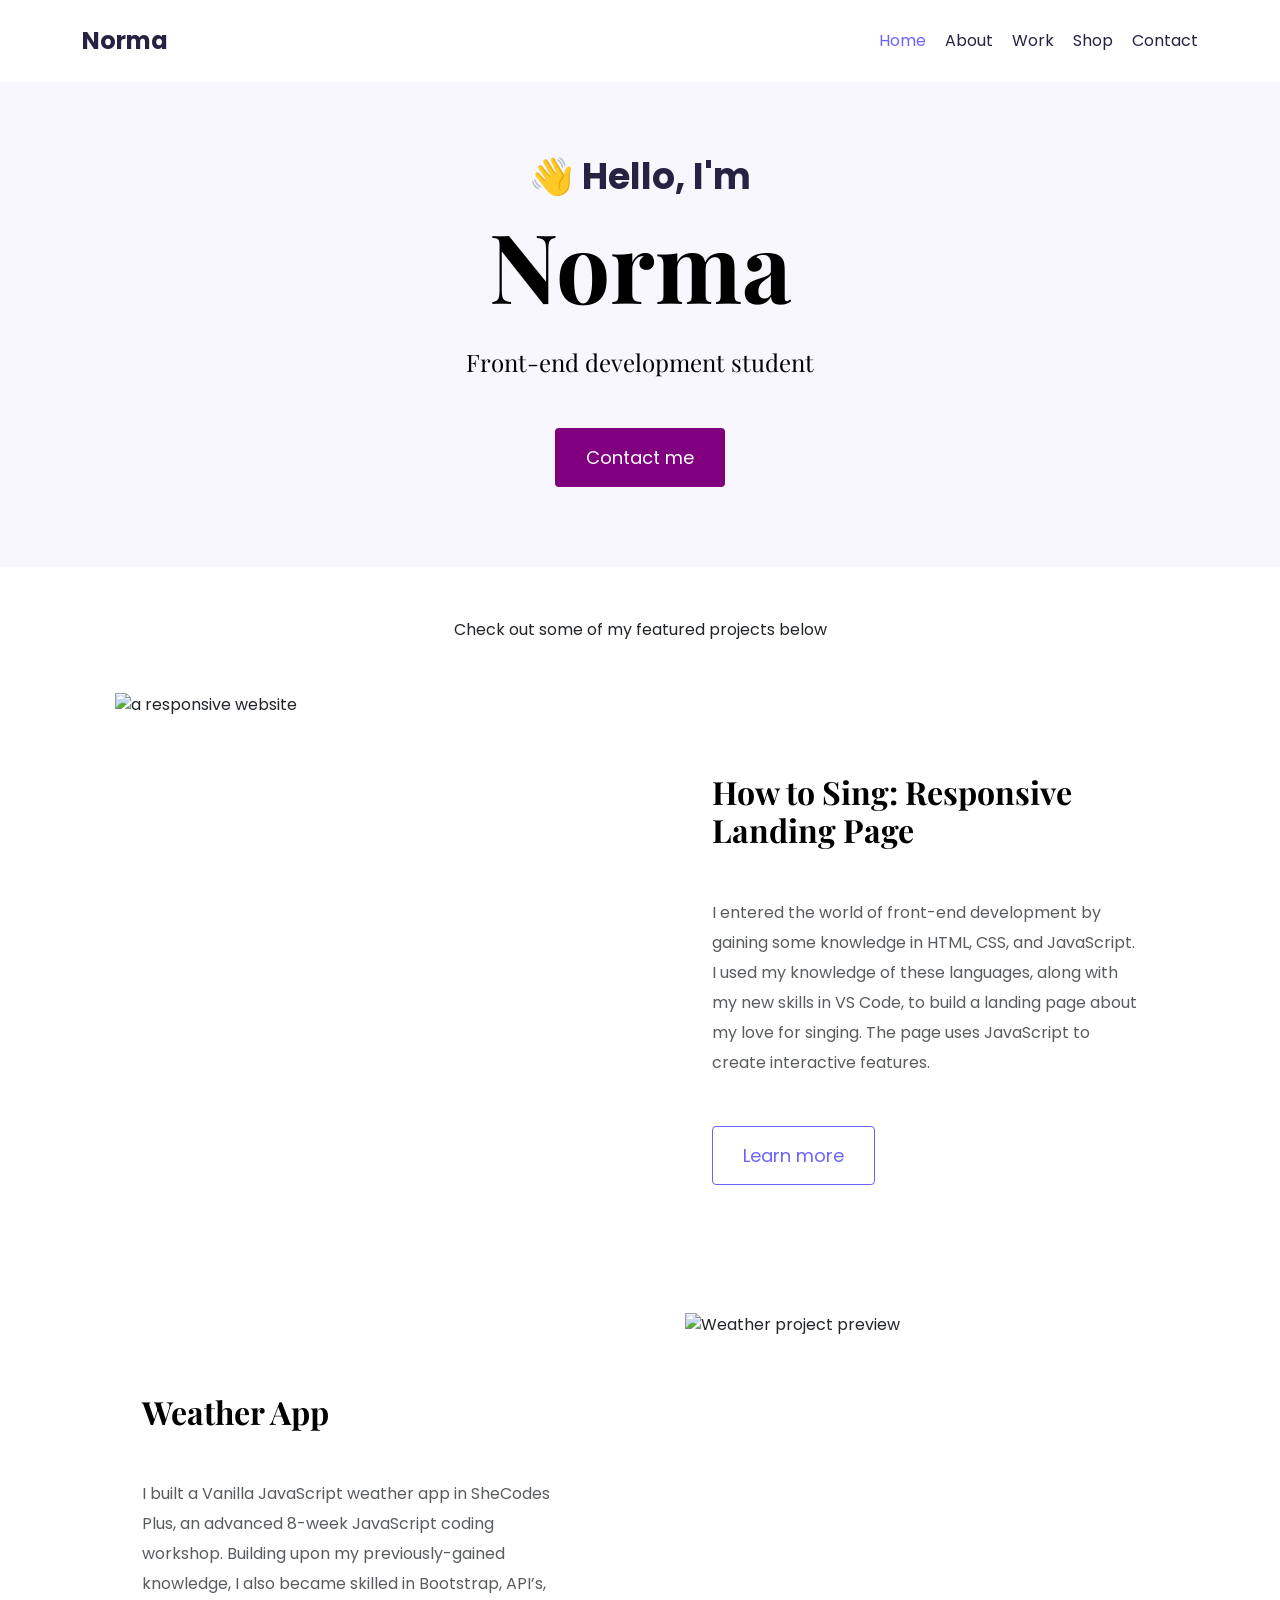
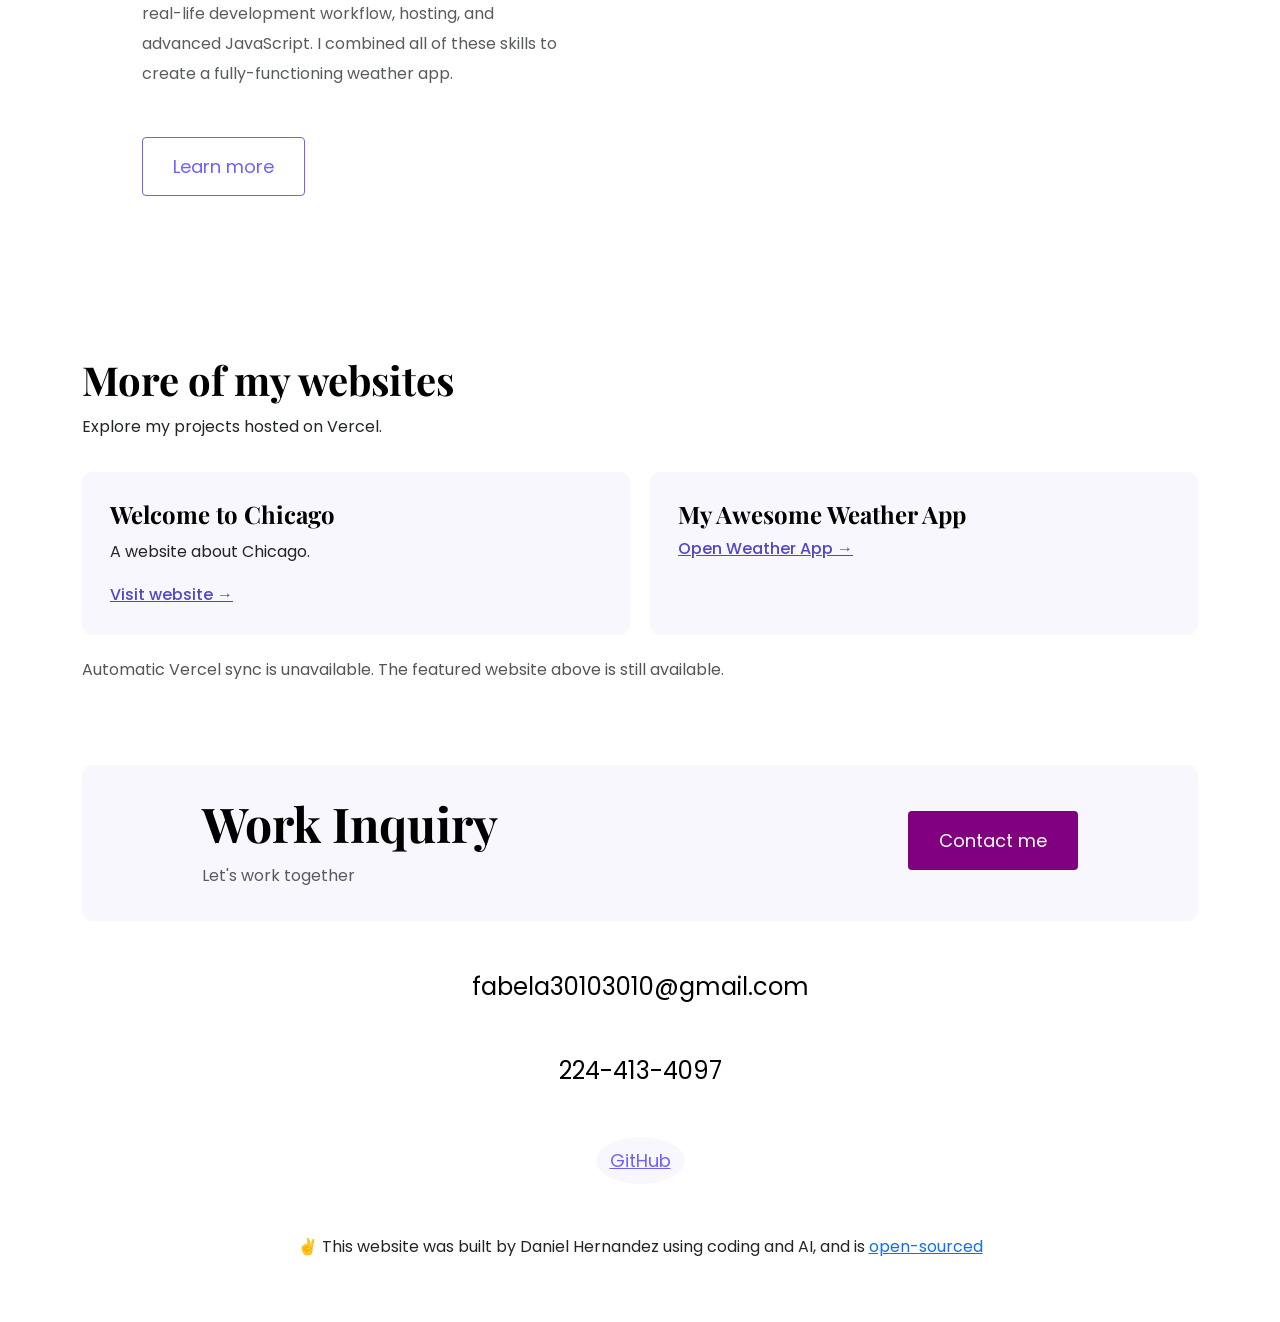
==== index.html @ 3e72ac25 "about.html" ====
<!doctype html>
<html lang="en">
  <head>
    <meta charset="UTF-8" />
    <meta name="viewport" content="width=device-width, initial-scale=1.0" />
    <link
      href="https://cdn.jsdelivr.net/npm/bootstrap@5.3.3/dist/css/bootstrap.min.css"
      rel="stylesheet"
      integrity="sha384-QWTKZyjpPEjISv5WaRU9OFeRpok6YctnYmDr5pNlyT2bRjXh0JMhjY6hW+ALEwIH"
      crossorigin="anonymous"
    />
    <link rel="preconnect" href="https://fonts.googleapis.com" />
    <link rel="preconnect" href="https://fonts.gstatic.com" crossorigin />
    <link
      href="https://fonts.googleapis.com/css2?family=Playfair+Display:wght@400;700&family=Poppins:wght@400;500;700&display=swap"
      rel="stylesheet"
    />
    <link rel="stylesheet" href="css/styles.css" />
    <title>Norma | Front-end developer</title>
  </head>
  <body>
    <div class="container">
      <nav class="d-flex justify-content-between" aria-label="Main navigation">
        <a href="index.html" class="logo-text" title="Homepage"> Norma </a>
        <ul>
          <li class="active">
            <a href="index.html" title="Homepage">Home</a>
          </li>
          <li>
            <a href="about.html" title="About Daniel">About</a>
          </li>
          <li>
            <a href="work.html" title="Daniel's work">Work</a>
          </li>
          <li>
            <a href="shop.html" title="Shop apps and digital creations">Shop</a>
          </li>
          <li>
            <a href="contact.html" title="Contact Daniel">Contact</a>
          </li>
        </ul>
      </nav>
    </div>
    <div class="hero">
      <p>👋 Hello, I'm</p>
      <h1>Norma</h1>
      <h2 class="mb-5">Front-end development student</h2>
      <div>
        <a
          href="contact.html"
          class="btn btn-branding btn-contact"
          title="Contact me"
          >Contact me</a
        >
      </div>
    </div>
    <p class="text-center m-5">Check out some of my featured projects below</p>
    <div class="container">
      <div class="row mb-5">
        <div class="col d-none d-lg-block">
          <img
            src="https://s3.amazonaws.com/shecodesio-production/uploads/files/000/181/677/original/IMG_20261008_194737891_HDR.jpg?1791507330"
            class="project-preview-image img-fluid"
            alt="a responsive website"
          />
        </div>
        <div class="col">
          <div class="project-description">
            <h2 class="mb-5">How to Sing: Responsive Landing Page</h2>
            <p class="mb-5 text-muted">
              I entered the world of front-end development by gaining some
              knowledge in HTML, CSS, and JavaScript. I used my knowledge of
              these languages, along with my new skills in VS Code, to build a
              landing page about my love for singing. The page uses JavaScript
              to create interactive features.
            </p>
            <a href="work.html" class="btn btn-branding-outline">
              Learn more
            </a>
          </div>
        </div>
      </div>
      <div class="row mb-5">
        <div class="col">
          <div class="project-description">
            <h2 class="mb-5">Weather App</h2>
            <p class="mb-5 text-muted">
              I built a Vanilla JavaScript weather app in SheCodes Plus, an
              advanced 8-week JavaScript coding workshop. Building upon my
              previously-gained knowledge, I also became skilled in Bootstrap,
              API’s, real-life development workflow, hosting, and advanced
              JavaScript. I combined all of these skills to create a
              fully-functioning weather app.
            </p>
            <a href="work.html" class="btn btn-branding-outline">
              Learn more
            </a>
          </div>
        </div>
        <div class="col d-none d-lg-block">
          <img
            src="https://s3.amazonaws.com/shecodesio-production/uploads/files/000/181/680/original/IMG_20261008_195118851_HDR.jpg?1791507486"
            class="project-preview-image img-fluid"
            alt="Weather project preview"
          />
        </div>
      </div>
      <section class="vercel-projects" aria-labelledby="vercel-projects-title">
        <h2 id="vercel-projects-title">More of my websites</h2>
        <p>Explore my projects hosted on Vercel.</p>
        <div
          class="vercel-project-grid"
          id="vercel-project-list"
          data-excluded-project-hosts="my-react-app-dictionary.vercel.app,my-english-poem-generator-2.vercel.app,mi-poema-en-espanol.vercel.app"
        >
          <article
            class="vercel-project-card"
            data-project-url="https://welcome-to-chicago.vercel.app/"
          >
            <h3>Welcome to Chicago</h3>
            <p>A website about Chicago.</p>
            <a
              href="https://welcome-to-chicago.vercel.app/"
              target="_blank"
              rel="noopener noreferrer"
              >Visit website <span aria-hidden="true">&rarr;</span></a
            >
          </article>
          <article
            class="vercel-project-card"
            data-project-url="https://my-cool-weather-app-rho.vercel.app/"
          >
            <h3>My Awesome Weather App</h3>
            <a
              href="https://my-cool-weather-app-rho.vercel.app/"
              target="_blank"
              rel="noopener noreferrer"
              >Open Weather App <span aria-hidden="true">&rarr;</span></a
            >
          </article>
        </div>
        <p
          id="vercel-project-status"
          class="vercel-project-status"
          role="status"
        >
          Loading more websites from Vercel...
        </p>
        <noscript
          ><p>
            Enable JavaScript to see the automatically synced websites.
          </p></noscript
        >
      </section>
    </div>
    <footer class="container">
      <div class="contact-box justify-content-between mb-5 d-none d-md-flex">
        <div>
          <h3>Work Inquiry</h3>
          <p class="text-muted">Let's work together</p>
        </div>
        <div>
          <a
            href="contact.html"
            class="btn btn-branding btn-contact mt-3"
            title="Contact Daniel"
          >
            Contact me
          </a>
        </div>
      </div>
      <div class="d-flex justify-content-center mb-5">
        <a
          href="mailto:fabela30103010@gmail.com"
          class="email-link"
          title="Email Daniel Hernandez"
        >
          fabela30103010@gmail.com
        </a>
      </div>
      <div class="d-flex justify-content-center mb-5">
        <a
          href="tel:+12244134097"
          class="email-link"
          title="Call Daniel Hernandez"
        >
          224-413-4097
        </a>
      </div>
      <div class="social-links d-flex justify-content-center">
        <a
          href="https://github.com/fabelanorma3010"
          target="_blank"
          rel="noopener noreferrer"
          title="GitHub Profile"
        >
          GitHub
        </a>
      </div>
      <p class="text-center mt-5">
        ✌️ This website was built by Daniel Hernandez using coding and AI, and
        is
        <a
          href="https://github.com/fabelanorma3010"
          target="_blank"
          rel="noopener noreferrer"
        >
          open-sourced
        </a>
      </p>
    </footer>
    <script src="js/vercel-projects.js" defer></script>
  </body>
</html>
---- css/styles.css ----
:root {
  --branding-color: #6c63ff;
  --secondary-color: #f9f7fe;
  --heading-font-family: "Playfair Display", serif;
  --default-font-family: "Poppins", sans-serif;
}

body {
  font-family: var(--default-font-family);
}

h1,
h2,
h3,
h4,
h5,
h6 {
  color: black;
  font-family: var(--heading-font-family);
  font-weight: bold;
}

h1 {
  font-size: 96px;
  line-height: 1.5;
}

h2 {
  font-size: 64px;
}

h3 {
  font-size: 48px;
}

p {
  font-weight: normal;
  font-size: 16px;
  line-height: 30px;
}

.hero {
  background: var(--secondary-color);
  text-align: center;
  padding: 80px 20px;
}

.hero p {
  font-size: 36px;
  font-weight: bold;
  margin: 0;
  color: #272142;
}

.hero h2 {
  font-family: var(--heading-font-family);
  font-weight: normal;
  line-height: 1.5;
  font-size: 24px;
}

.content-container {
  padding: 60px 20px;
}

.content h1 {
  font-size: 64px;
  line-height: 80px;
}

.content h2 {
  font-size: 18px;
  font-family: var(--default-font-family);
}

.content h3 {
  font-size: 24px;
  line-height: 1.5;

  font-family: var(--default-font-family);
}

.content p {
  font-size: 14px;
}

.content {
  margin: 30px;
}

.btn-branding {
  background: var(--branding-color);
  border-radius: 4px;
  color: white;
  text-decoration: none;
  font-size: 18px;
  line-height: 27px;
  padding: 15px 30px;
}

.btn-branding:hover {
  color: white;
}

.btn-contact {
  background: #800080;
}

.btn-contact:hover {
  color: white;
  background: #660066;
}

.btn-branding-outline {
  color: var(--branding-color);
  border: 1px solid var(--branding-color);
  border-radius: 4px;
  font-size: 18px;
  text-decoration: none;
  line-height: 27px;
  padding: 15px 30px;
}

.btn-branding-outline:hover {
  background: var(--branding-color);
  color: white;
}

.project-description {
  padding: 80px 60px;
}

.project-description h2 {
  font-size: 32px;
}

.project-preview-image {
  display: block;
  width: 100%;
  max-width: 480px;
  margin-right: auto;
  margin-left: auto;
}

.vercel-projects {
  margin: 80px 0;
}

.vercel-projects h2 {
  font-size: 40px;
}

.vercel-project-grid {
  display: grid;
  grid-template-columns: repeat(auto-fit, minmax(min(100%, 260px), 1fr));
  gap: 20px;
  margin-top: 30px;
}

.vercel-project-card {
  background: var(--secondary-color);
  border-radius: 10px;
  padding: 28px;
  overflow-wrap: anywhere;
}

.vercel-project-card h3 {
  font-size: 24px;
}

.vercel-project-card a {
  color: #5148c7;
  font-weight: 500;
}

.vercel-project-status {
  margin-top: 20px;
  color: #555;
}

.shop-intro {
  margin: 30px 0 48px;
  text-align: center;
}

.shop-intro h1 {
  font-size: clamp(44px, 8vw, 64px);
  line-height: 1.2;
}

.shop-intro p {
  max-width: 680px;
  margin: 0 auto;
  color: #555;
}

.shop-grid {
  display: grid;
  grid-template-columns: repeat(auto-fit, minmax(min(100%, 280px), 1fr));
  gap: 24px;
}

.shop-card {
  display: flex;
  flex-direction: column;
  align-items: flex-start;
  padding: 32px;
  background: var(--secondary-color);
  border-radius: 10px;
}

.shop-card h2 {
  font-size: 30px;
}

.shop-card .shop-price {
  margin-bottom: 12px;
  font-size: 24px;
  font-weight: 700;
  color: #272142;
}

.shop-card .btn-branding,
.shop-card .btn-branding-outline {
  display: inline-block;
  margin-top: auto;
}

.logo-text {
  align-self: center;
  color: #272142;
  font-size: 24px;
  font-weight: bold;
  text-decoration: none;
}

.logo {
  max-height: 40px;
}

nav {
  padding: 20px 0;
}

nav ul {
  padding: 0;
  margin: 0;
}

nav li {
  display: inline;
  list-style: none;
  line-height: 42px;
  margin-left: 15px;
}

nav a {
  text-decoration: none;
  color: #272142;
  transition: all 100ms ease-in-out;
}

nav a:hover,
nav li.active a {
  color: var(--branding-color);
}

footer {
  margin: 60px 0;
}

footer .contact-box {
  background: var(--secondary-color);
  padding: 30px 120px;
  border-radius: 10px;
}

footer .contact-box p {
  margin: 0;
}

footer .email-link {
  text-decoration: none;
  color: black;
  font-size: 24px;
}

footer .email-link:hover {
  color: var(--branding-color);
}

footer .social-links a {
  margin: 0 20px;
  color: var(--branding-color);
  background: var(--secondary-color);
  padding: 10px 14px;
  border-radius: 50%;
  font-size: 18px;
  transition: all 100ms ease-in-out;
}

footer .social-links a:hover {
  color: white;
  background: var(--branding-color);
}

@media (max-width: 900px) {
  h1 {
    font-size: 44px;
    line-height: 1.5;
  }

  h2 {
    font-size: 44px;
  }

  h3 {
    font-size: 26px;
  }

  .content {
    text-align: center;
    padding: 0;
  }

  .project-description {
    padding: 0;
    text-align: center;
  }

  .project-description h2 {
    font-size: 32px;
  }
}
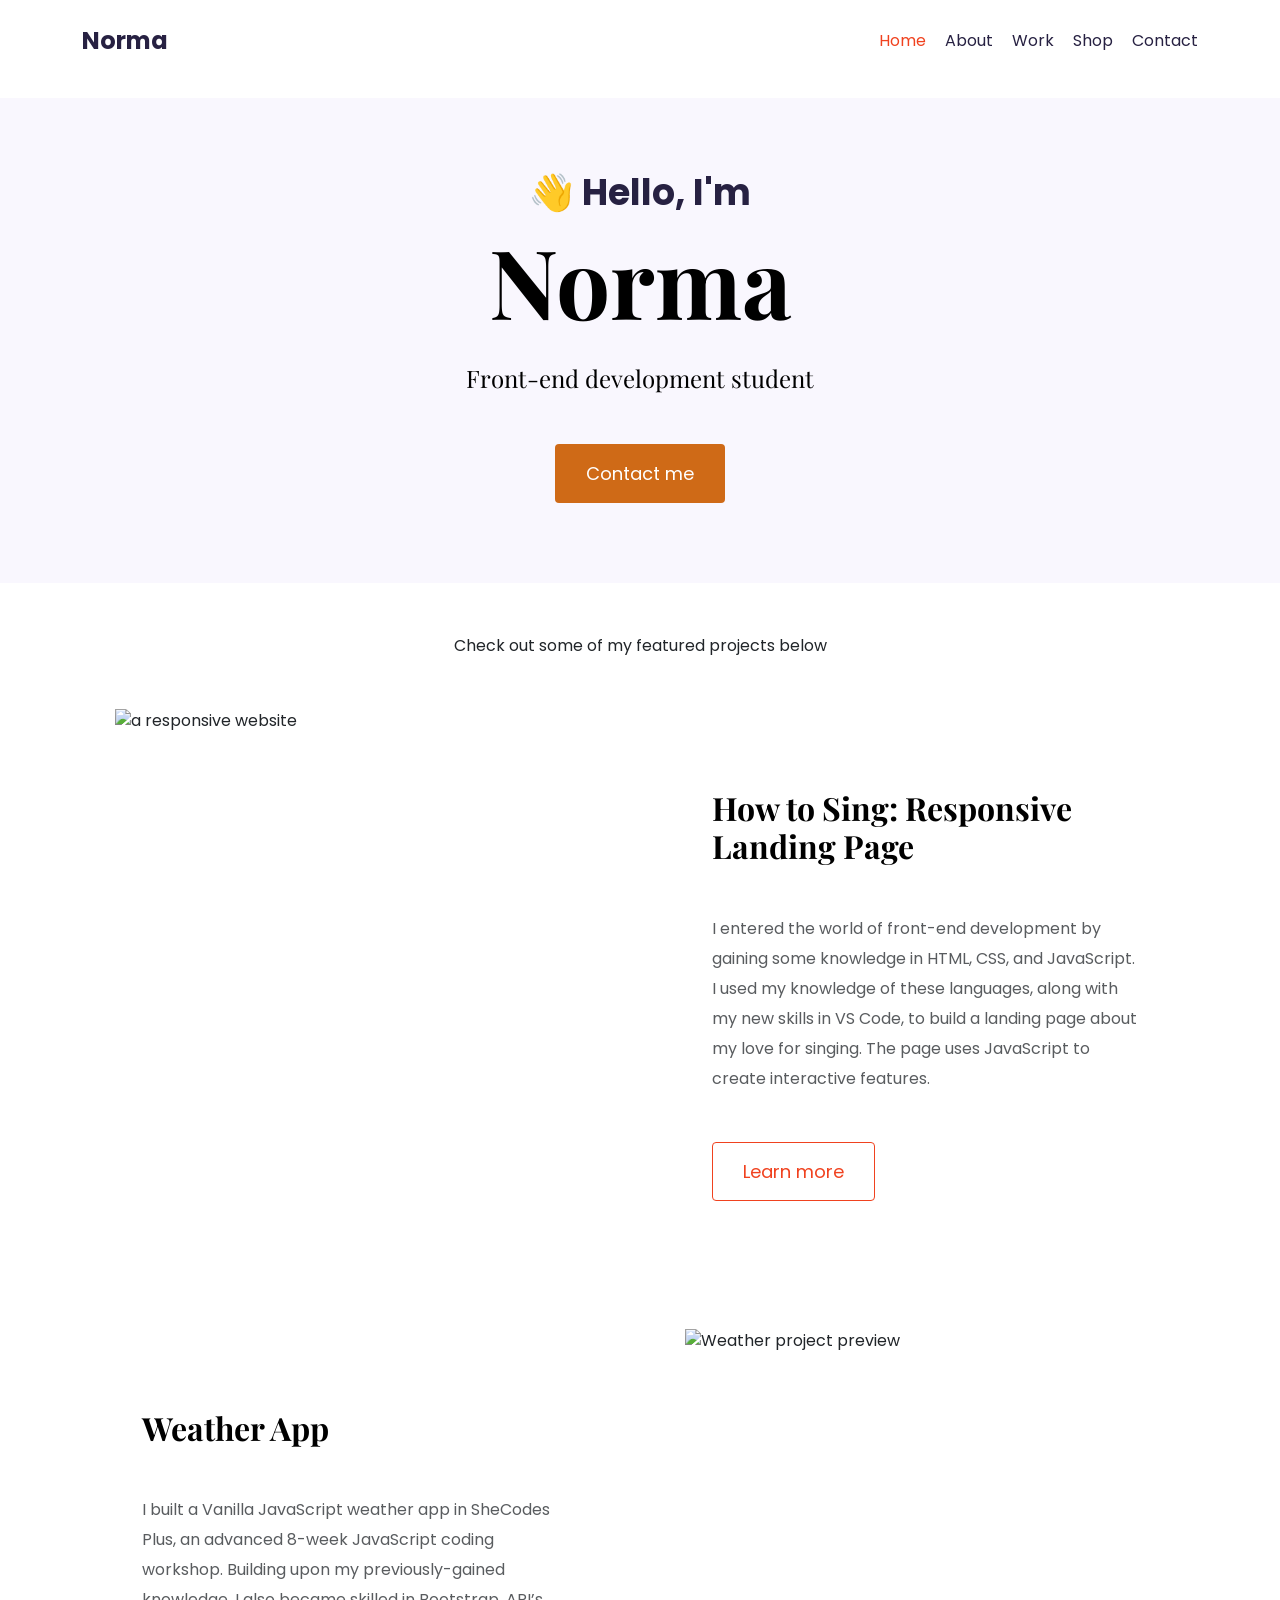
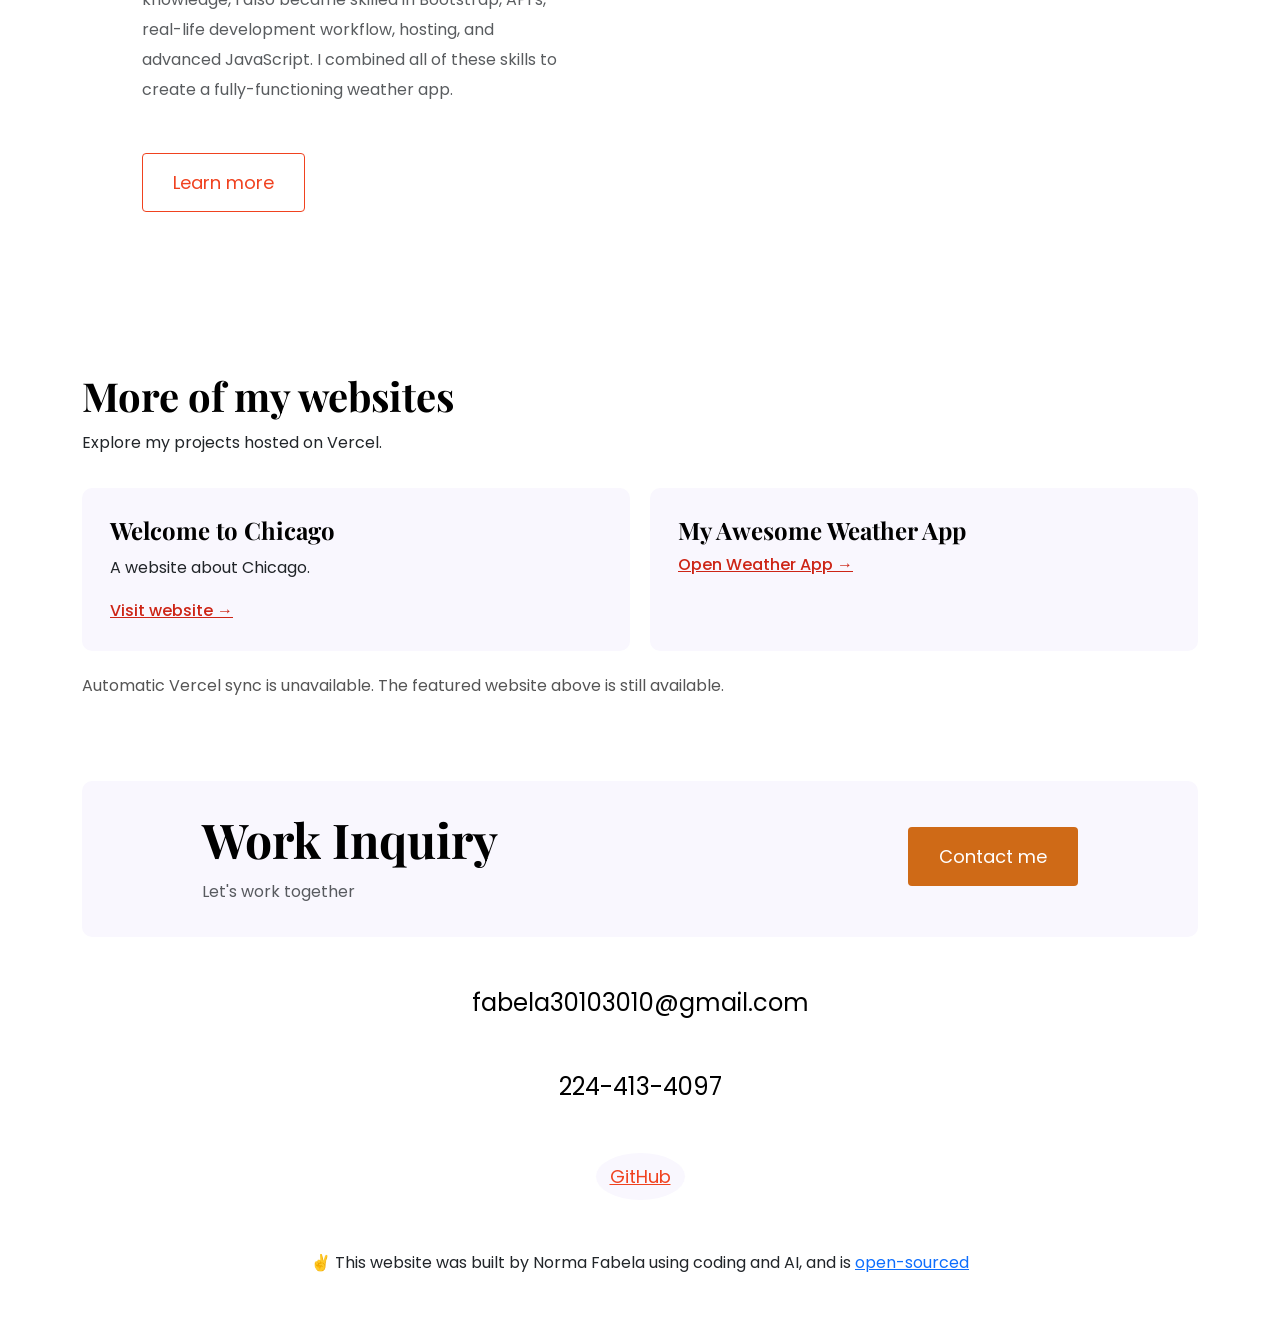
==== commit 6726f8c2: "update.index.html" ====
--- a/index.html
+++ b/index.html
@@ -40,6 +40,9 @@
           </li>
         </ul>
       </nav>
+      <div class="translation-menu">
+        <div class="gtranslate_wrapper"></div>
+      </div>
     </div>
     <div class="hero">
       <p>👋 Hello, I'm</p>
@@ -198,7 +201,7 @@
         </a>
       </div>
       <p class="text-center mt-5">
-        ✌️ This website was built by Daniel Hernandez using coding and AI, and
+        ✌️ This website was built by Norma Fabela using coding and AI, and
         is
         <a
           href="https://github.com/fabelanorma3010"
@@ -210,5 +213,13 @@
       </p>
     </footer>
     <script src="js/vercel-projects.js" defer></script>
+    <script>
+      window.gtranslateSettings = {
+        default_language: "en",
+        native_language_names: true,
+        wrapper_selector: ".gtranslate_wrapper",
+      };
+    </script>
+    <script src="https://cdn.gtranslate.net/widgets/latest/dropdown.js" defer></script>
   </body>
 </html>
--- a/css/styles.css
+++ b/css/styles.css
@@ -1,5 +1,5 @@
 :root {
-  --branding-color: #6c63ff;
+  --branding-color: #f0421f;
   --secondary-color: #f9f7fe;
   --heading-font-family: "Playfair Display", serif;
   --default-font-family: "Poppins", sans-serif;
@@ -103,12 +103,12 @@
 }
 
 .btn-contact {
-  background: #800080;
+  background: #cf6a17;
 }
 
 .btn-contact:hover {
   color: white;
-  background: #660066;
+  background: #f57411;
 }
 
 .btn-branding-outline {
@@ -169,7 +169,7 @@
 }
 
 .vercel-project-card a {
-  color: #5148c7;
+  color: #cd2516;
   font-weight: 500;
 }
 
@@ -300,7 +300,7 @@
 }
 
 footer .social-links a:hover {
-  color: white;
+  color: rgb(204, 38, 38);
   background: var(--branding-color);
 }
 
@@ -332,3 +332,9 @@
     font-size: 32px;
   }
 }
+
+.translation-menu {
+  display: flex;
+  justify-content: flex-end;
+  margin-bottom: 16px;
+}
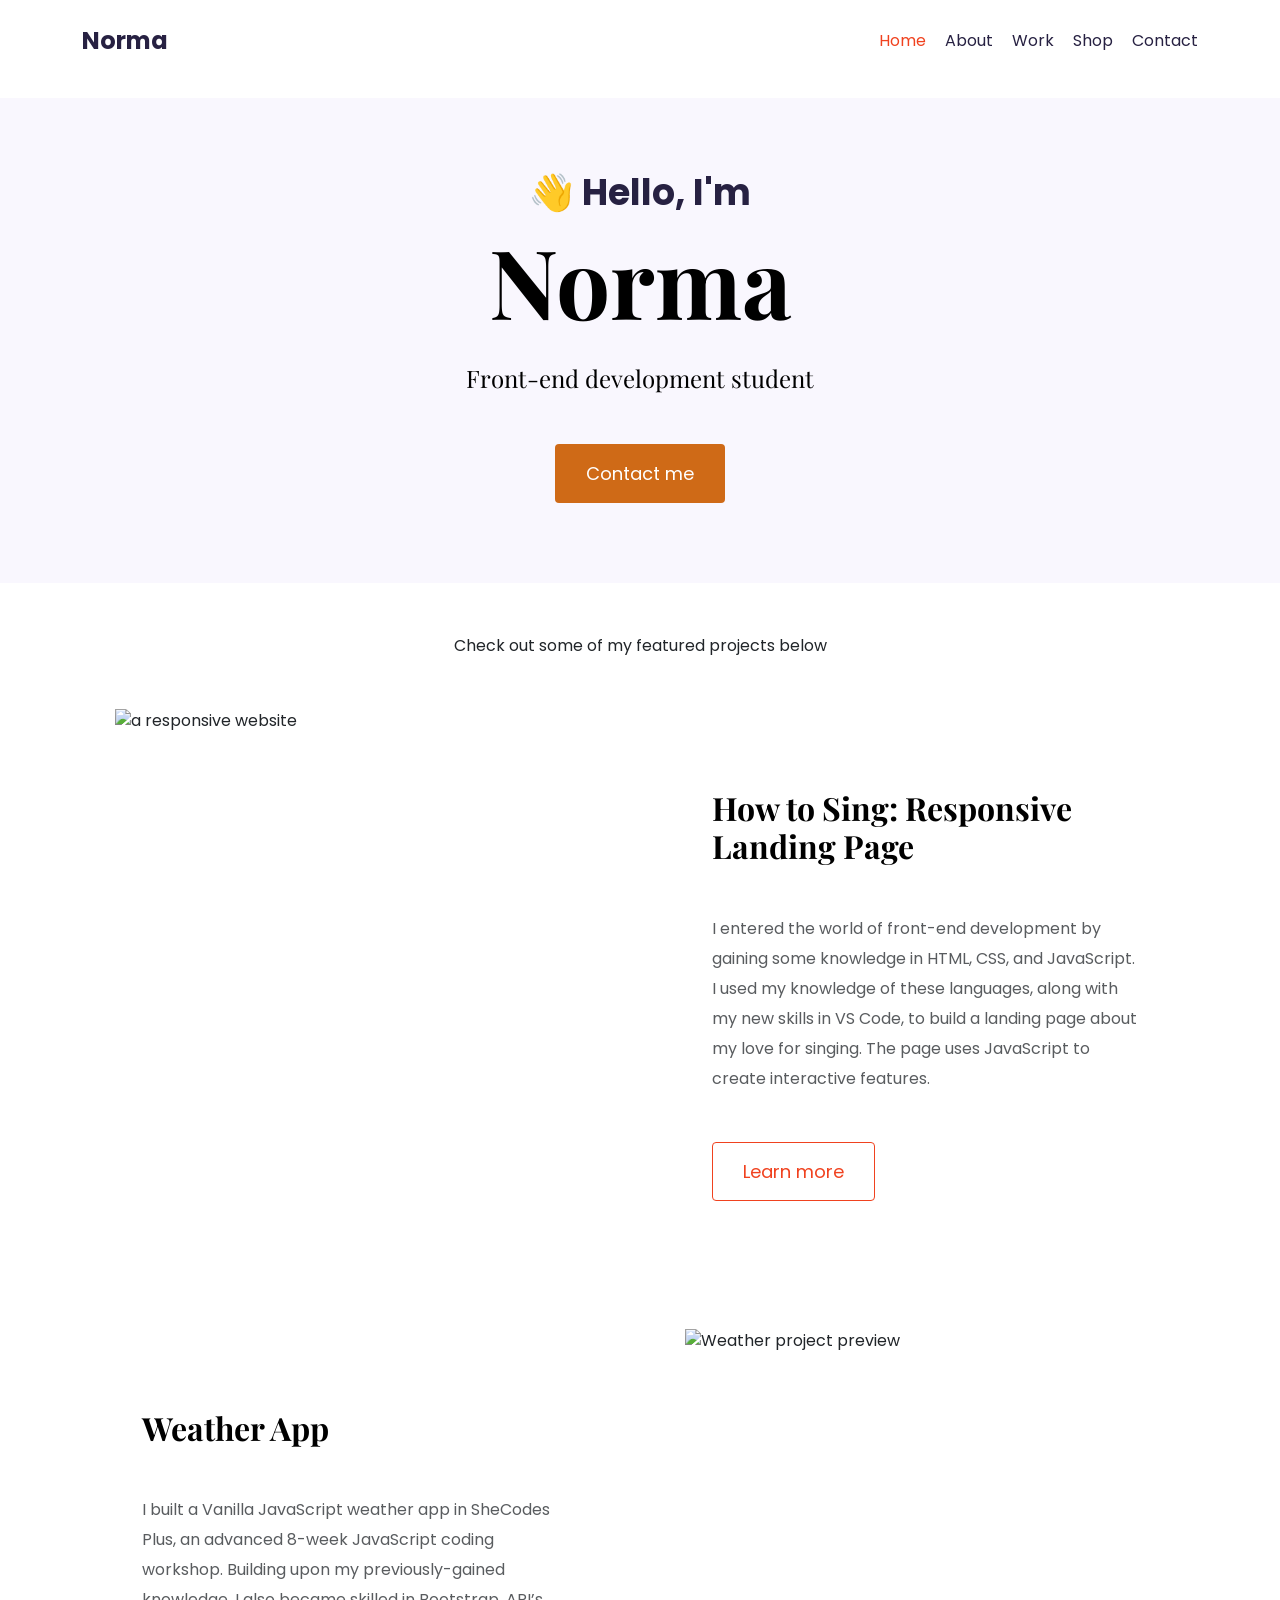
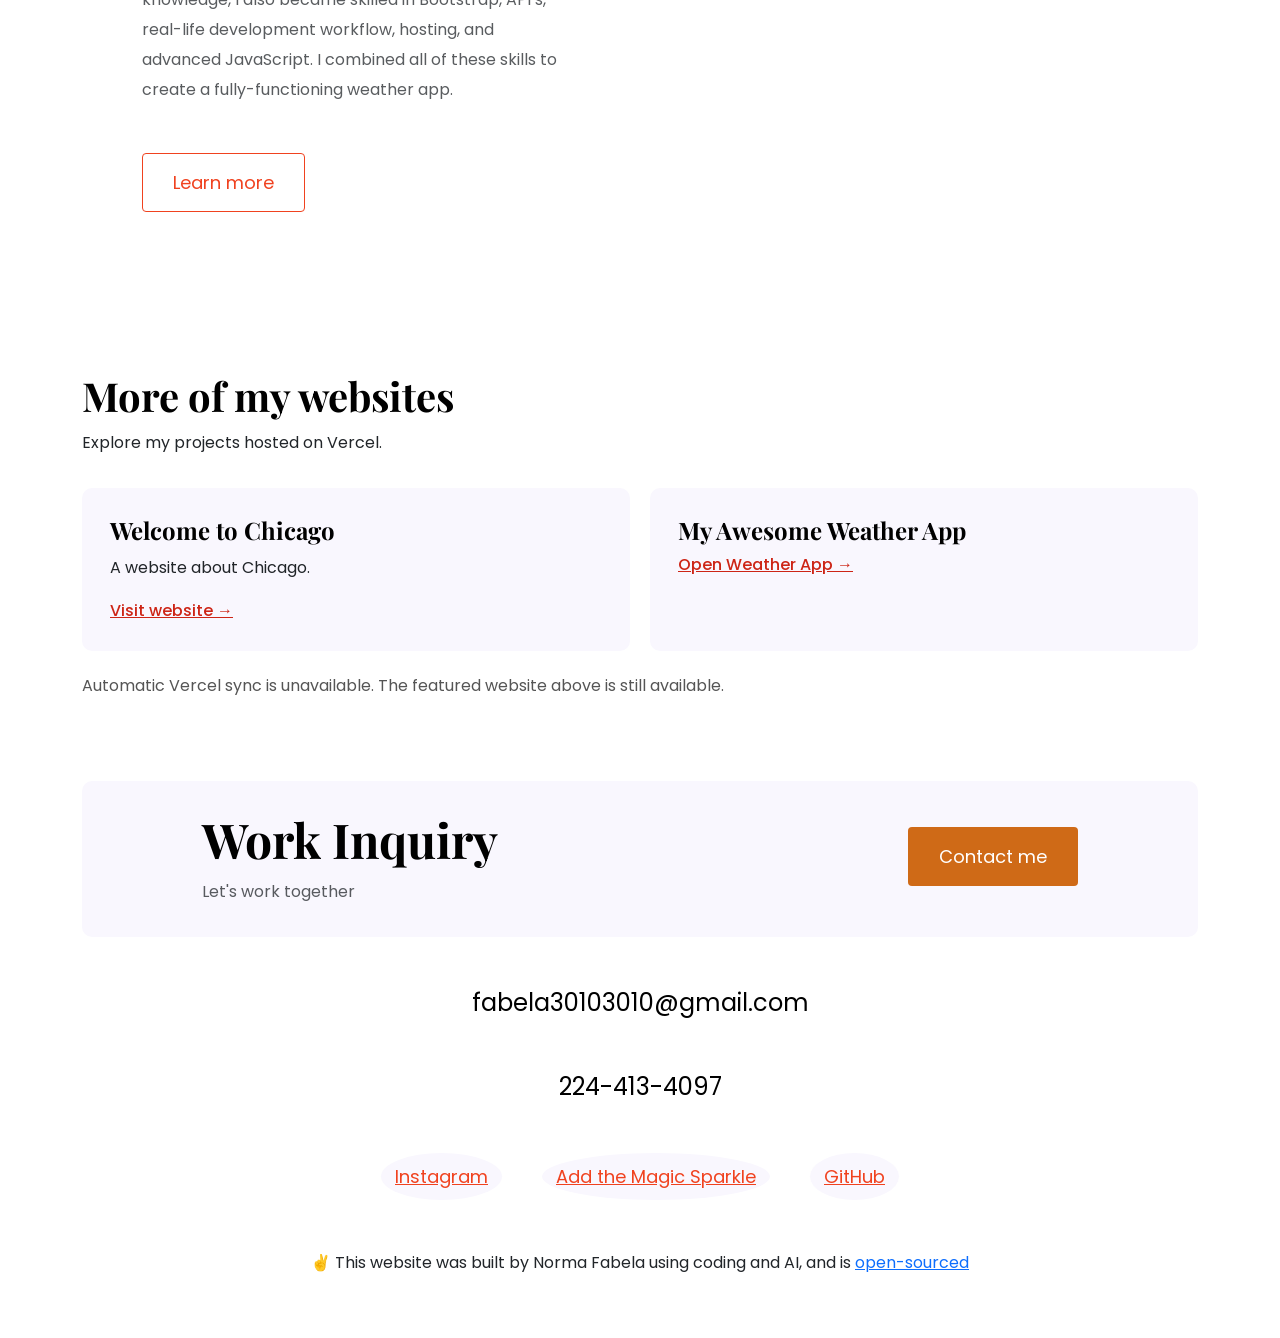
==== commit 81e05449: "update.html" ====
--- a/index.html
+++ b/index.html
@@ -191,6 +191,8 @@
         </a>
       </div>
       <div class="social-links d-flex justify-content-center">
+        <a href="https://www.instagram.com/cuty3010000/" target="_blank" rel="noopener noreferrer">Instagram</a>
+        <a href="https://www.instagram.com/add_the_magic_sparkle_/" target="_blank" rel="noopener noreferrer">Add the Magic Sparkle</a>
         <a
           href="https://github.com/fabelanorma3010"
           target="_blank"
--- a/css/styles.css
+++ b/css/styles.css
@@ -213,6 +213,15 @@
   font-size: 30px;
 }
 
+.shop-image {
+  width: 100%;
+  max-width: 260px;
+  height: auto;
+  align-self: center;
+  border-radius: 6px;
+  margin: 12px 0 20px;
+}
+
 .shop-card .shop-price {
   margin-bottom: 12px;
   font-size: 24px;
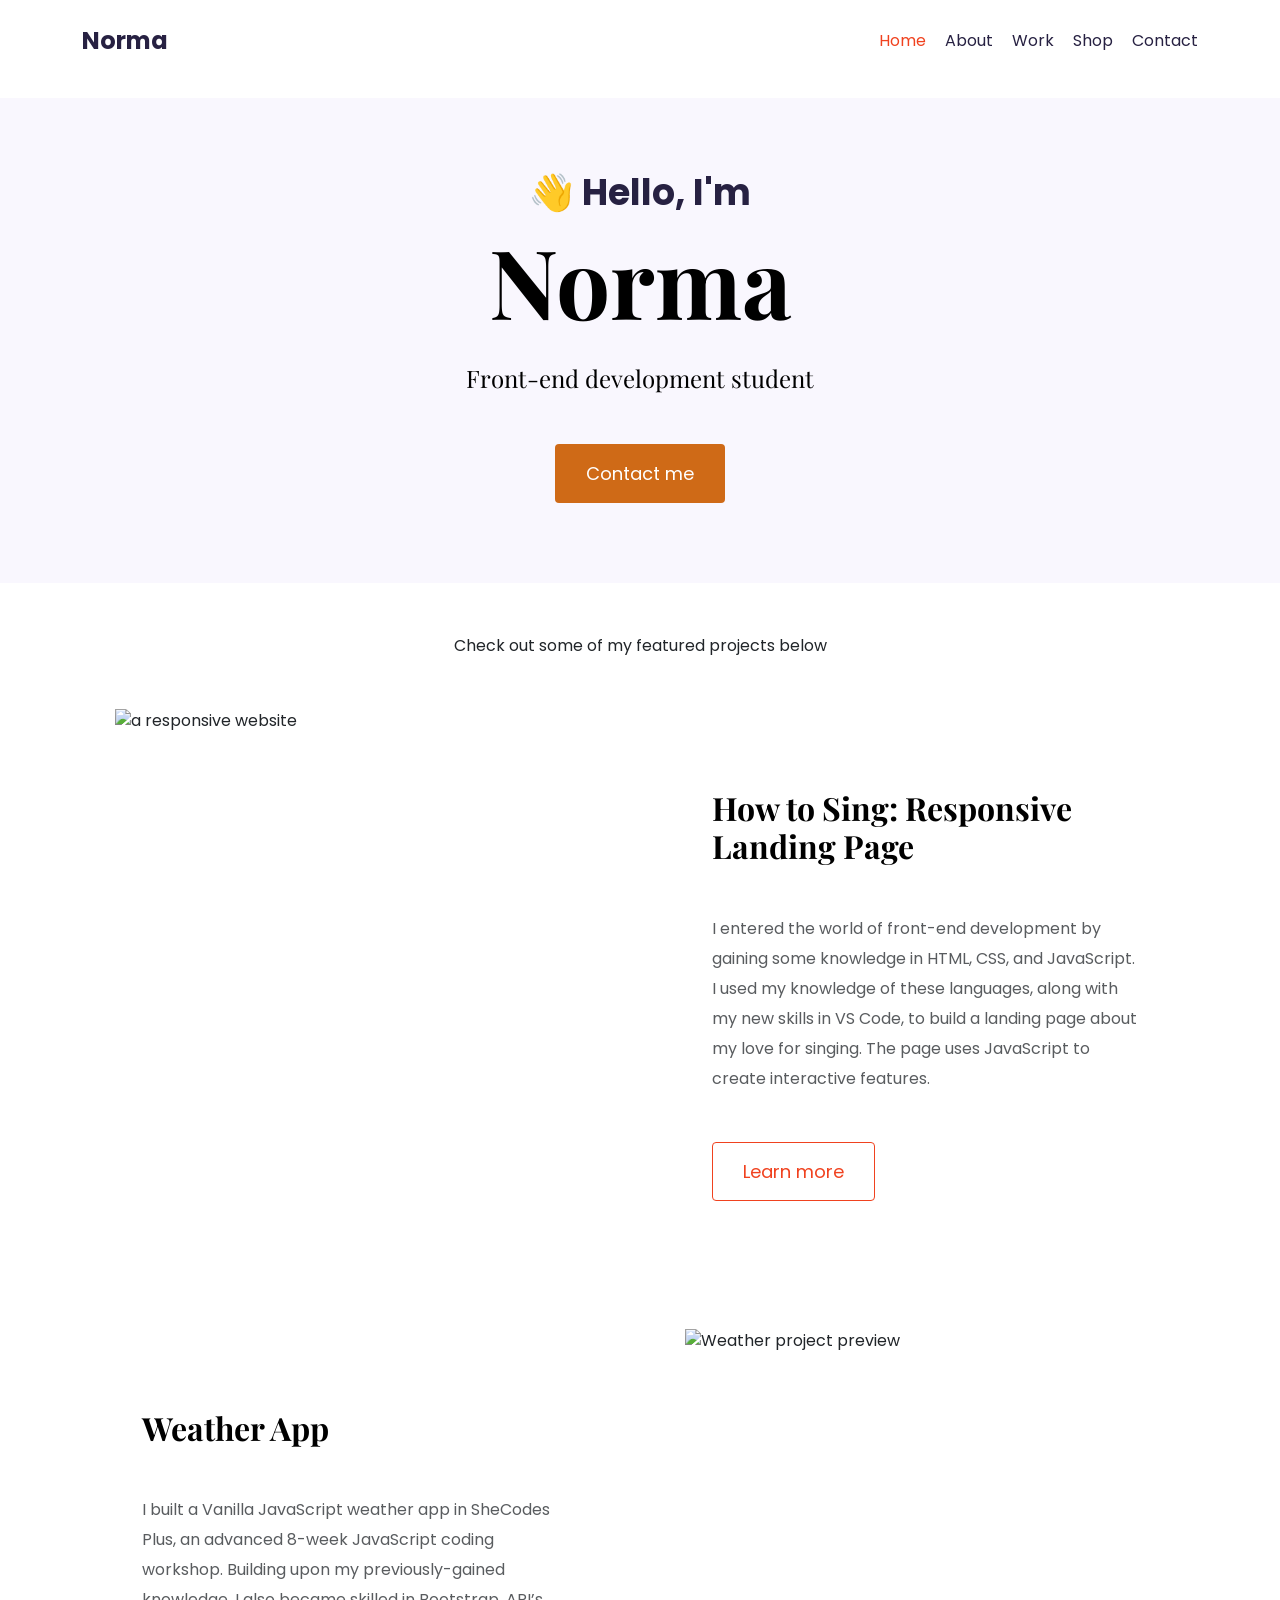
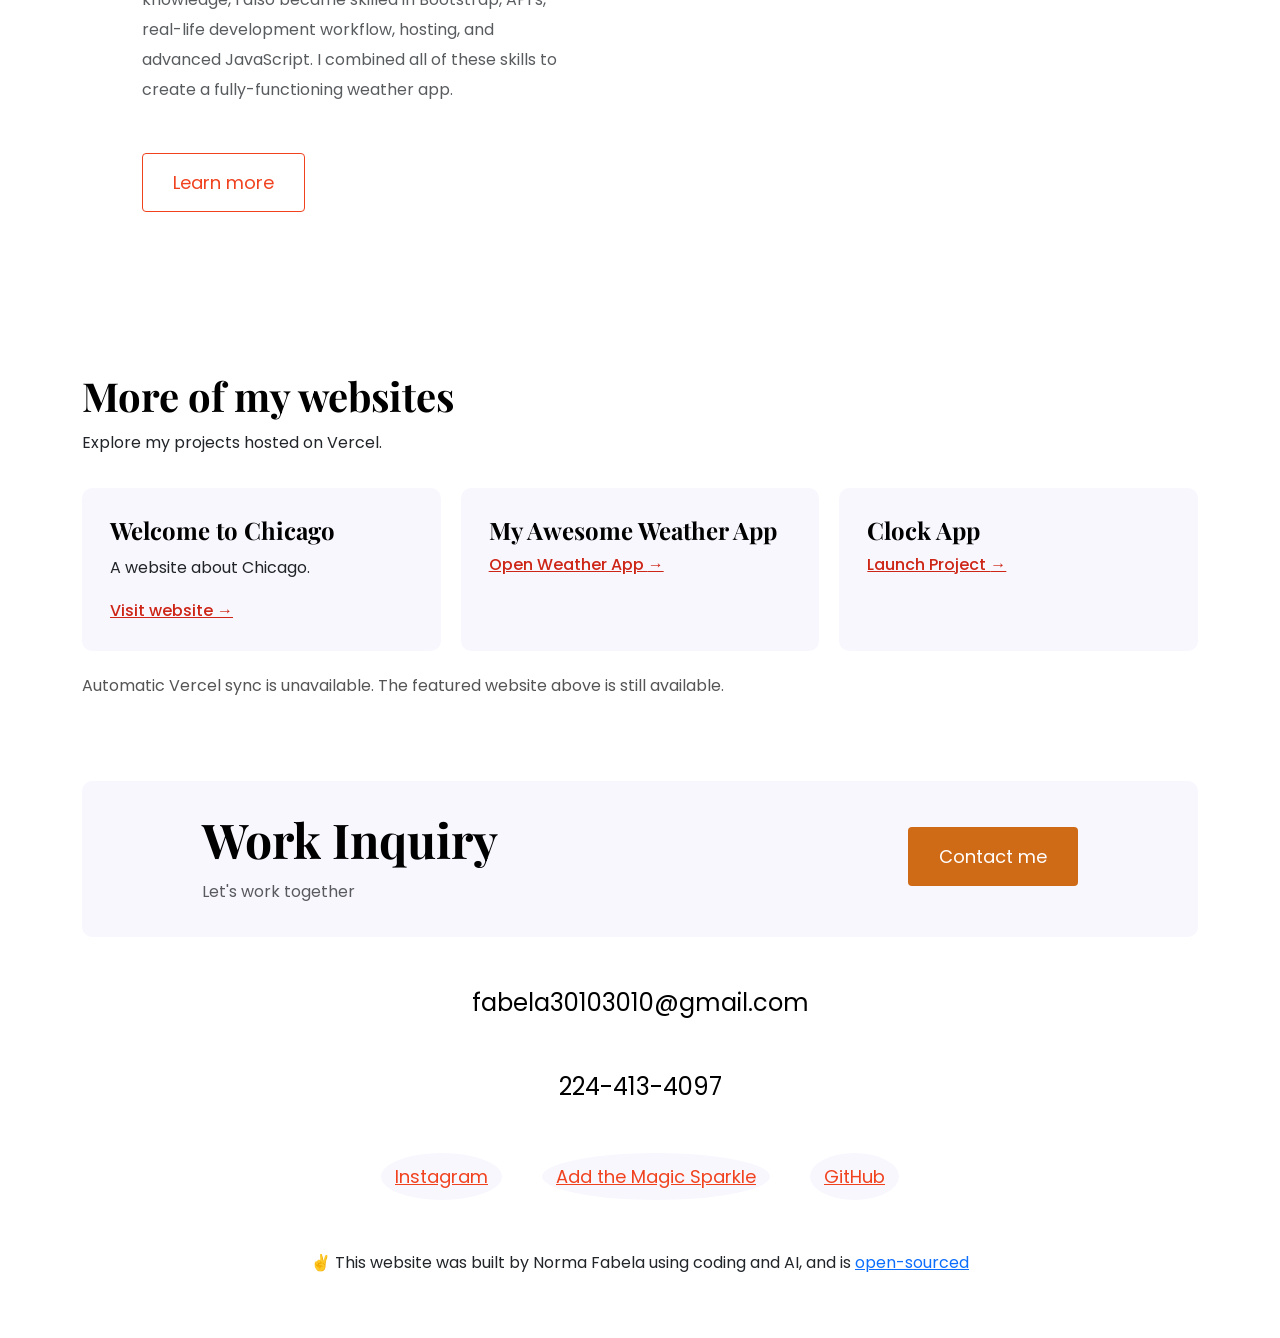
==== commit 3e2c4678: "Feature Clock App in homepage projects" ====
--- a/index.html
+++ b/index.html
@@ -141,6 +141,18 @@
               >Open Weather App <span aria-hidden="true">&rarr;</span></a
             >
           </article>
+          <article
+            class="vercel-project-card"
+            data-project-url="https://world-clock-ten-neon.vercel.app/"
+          >
+            <h3>Clock App</h3>
+            <a
+              href="https://world-clock-ten-neon.vercel.app/"
+              target="_blank"
+              rel="noopener noreferrer"
+              >Launch Project <span aria-hidden="true">&rarr;</span></a
+            >
+          </article>
         </div>
         <p
           id="vercel-project-status"
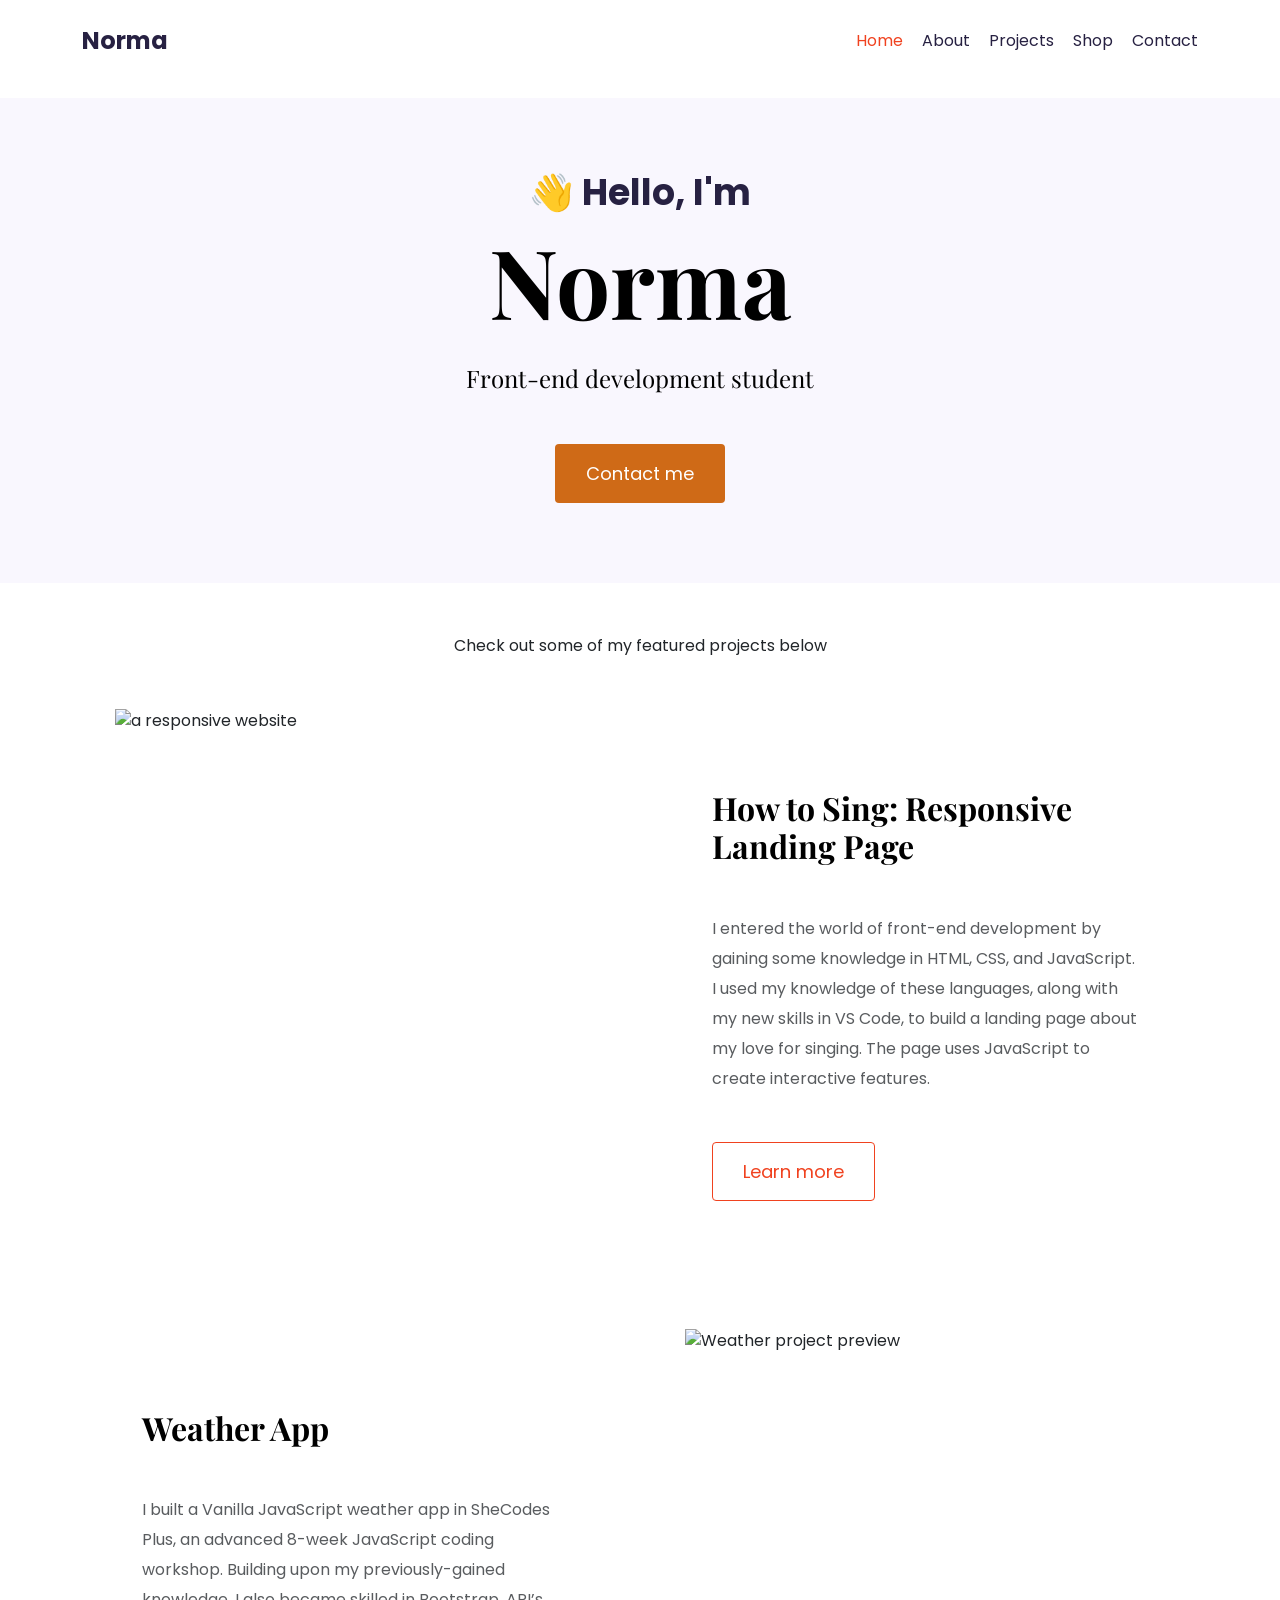
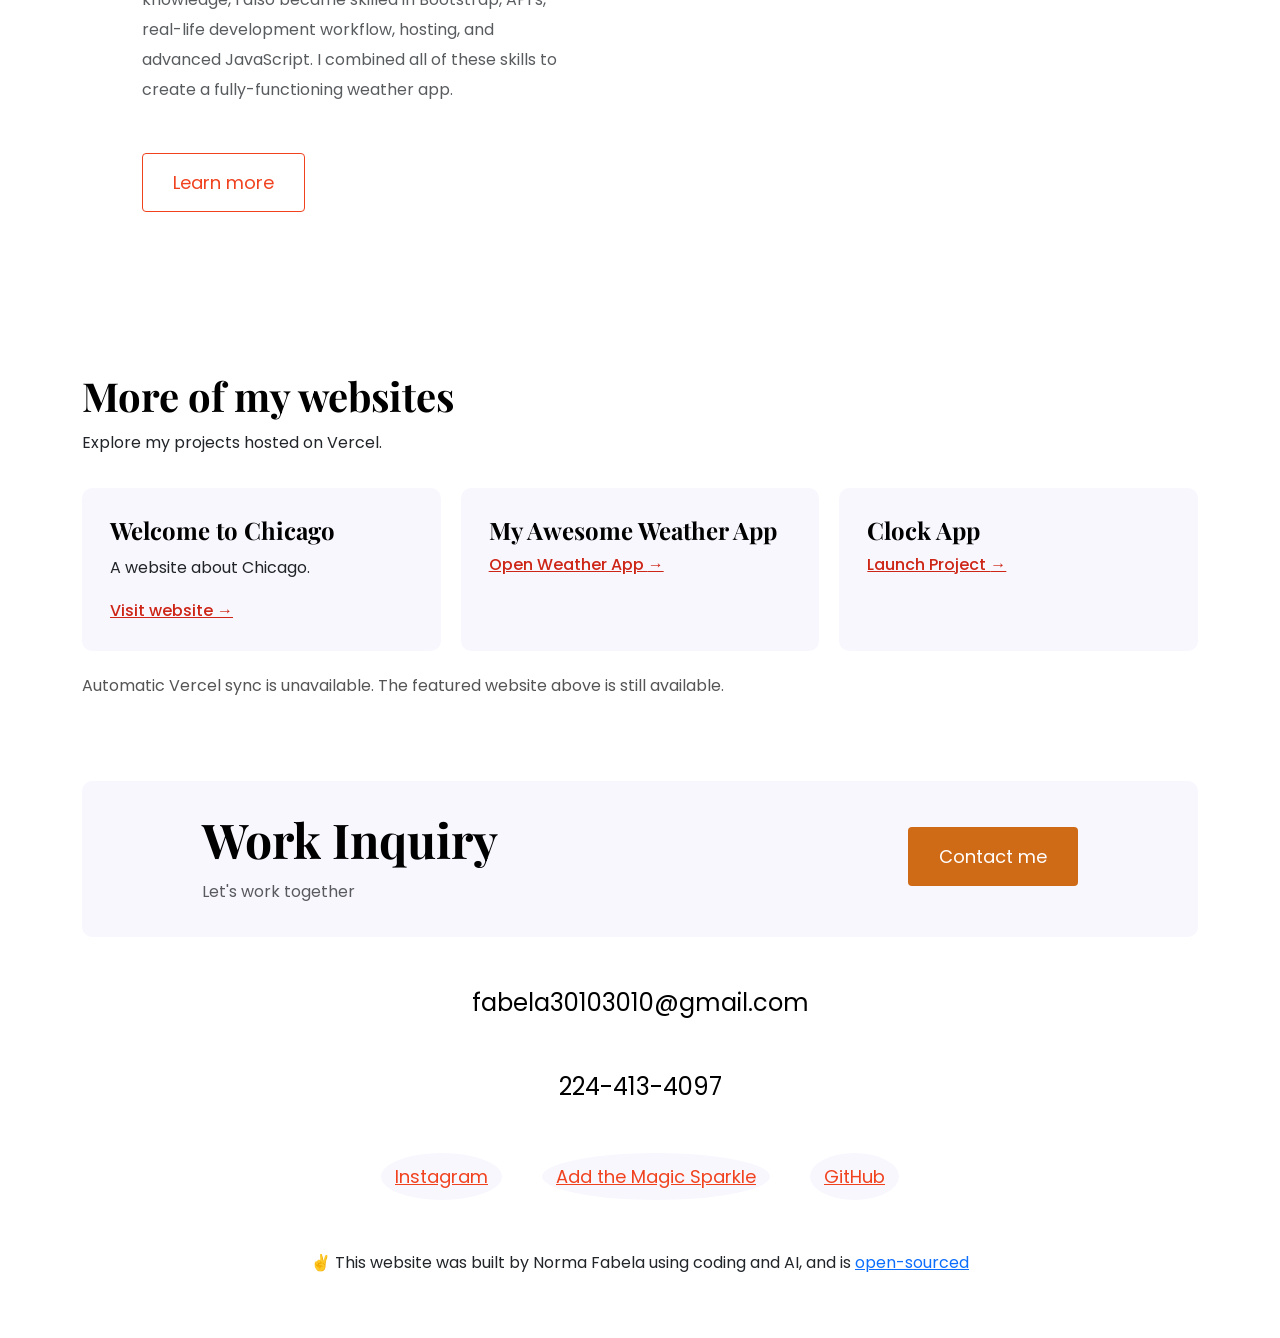
==== commit 2fa61c2b: "Rename Work navigation to Projects" ====
--- a/index.html
+++ b/index.html
@@ -30,7 +30,7 @@
             <a href="about.html" title="About Daniel">About</a>
           </li>
           <li>
-            <a href="work.html" title="Daniel's work">Work</a>
+            <a href="work.html" title="Projects">Projects</a>
           </li>
           <li>
             <a href="shop.html" title="Shop apps and digital creations">Shop</a>
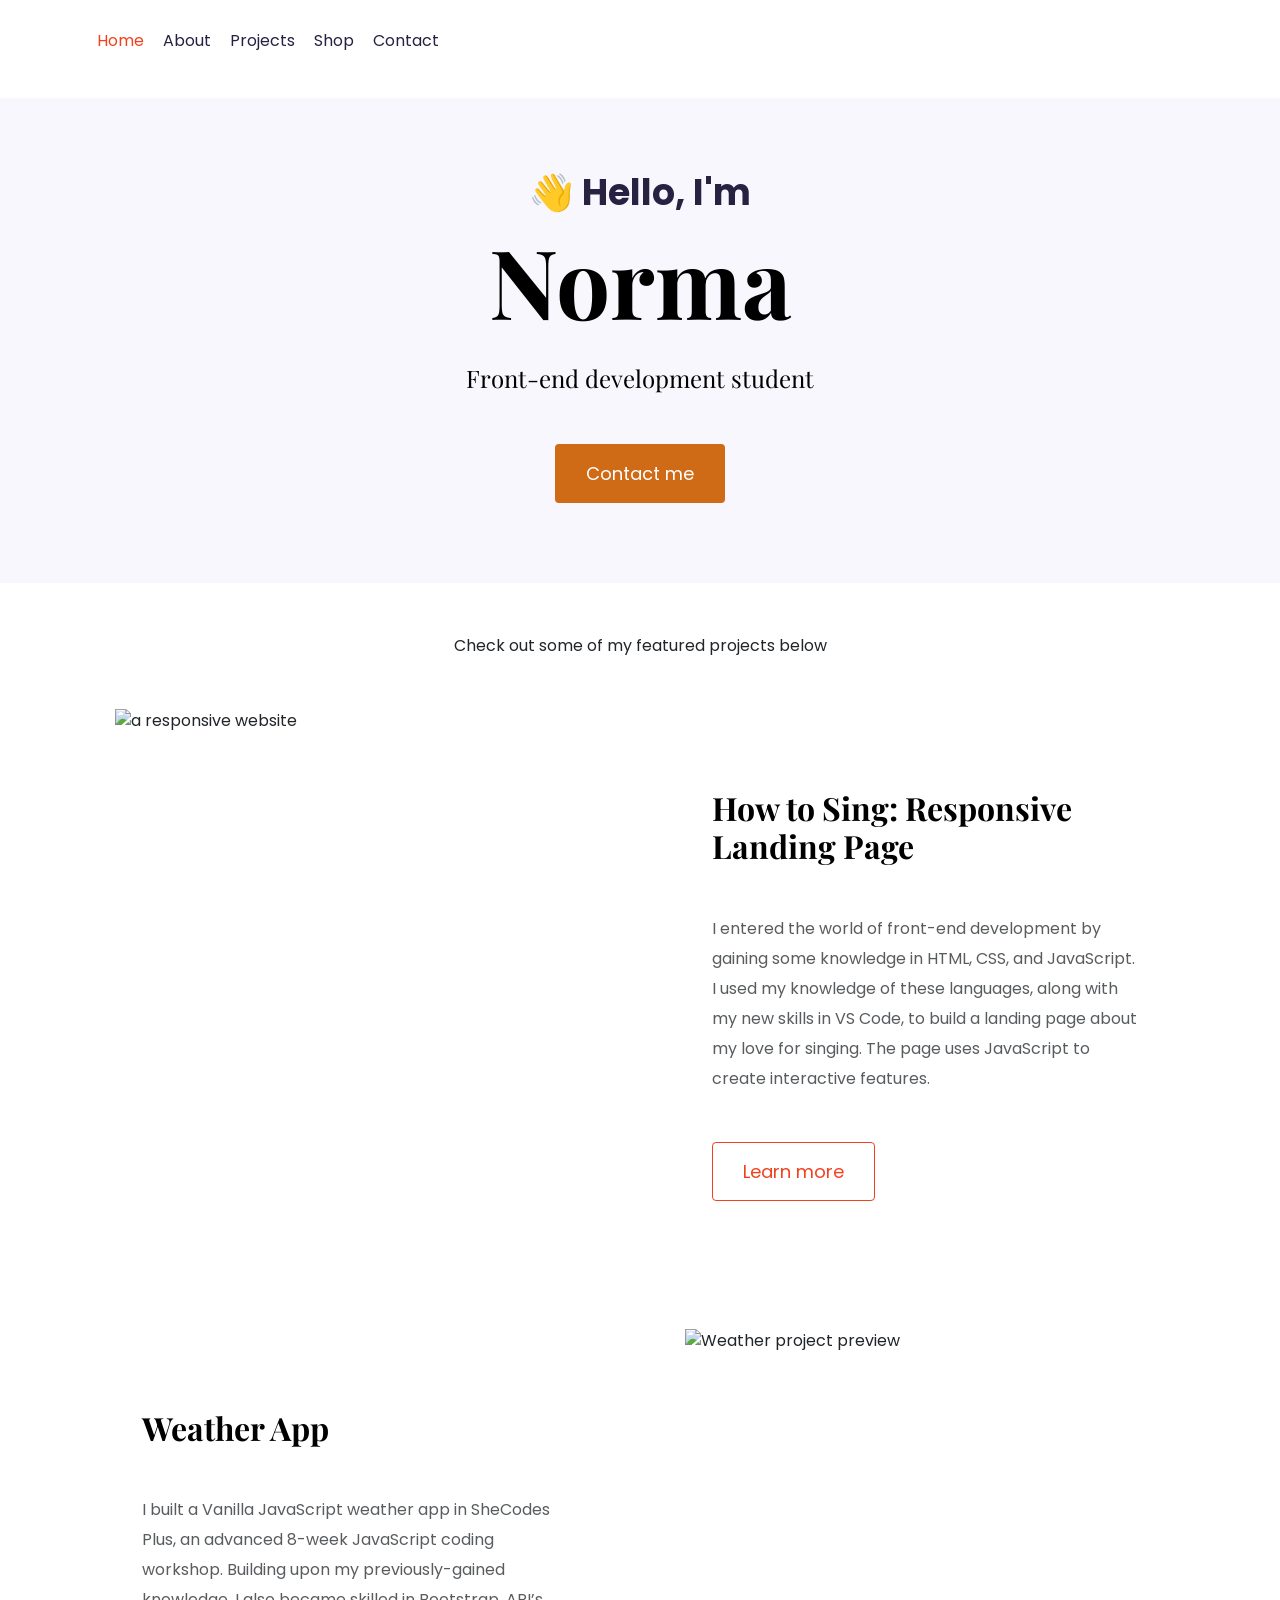
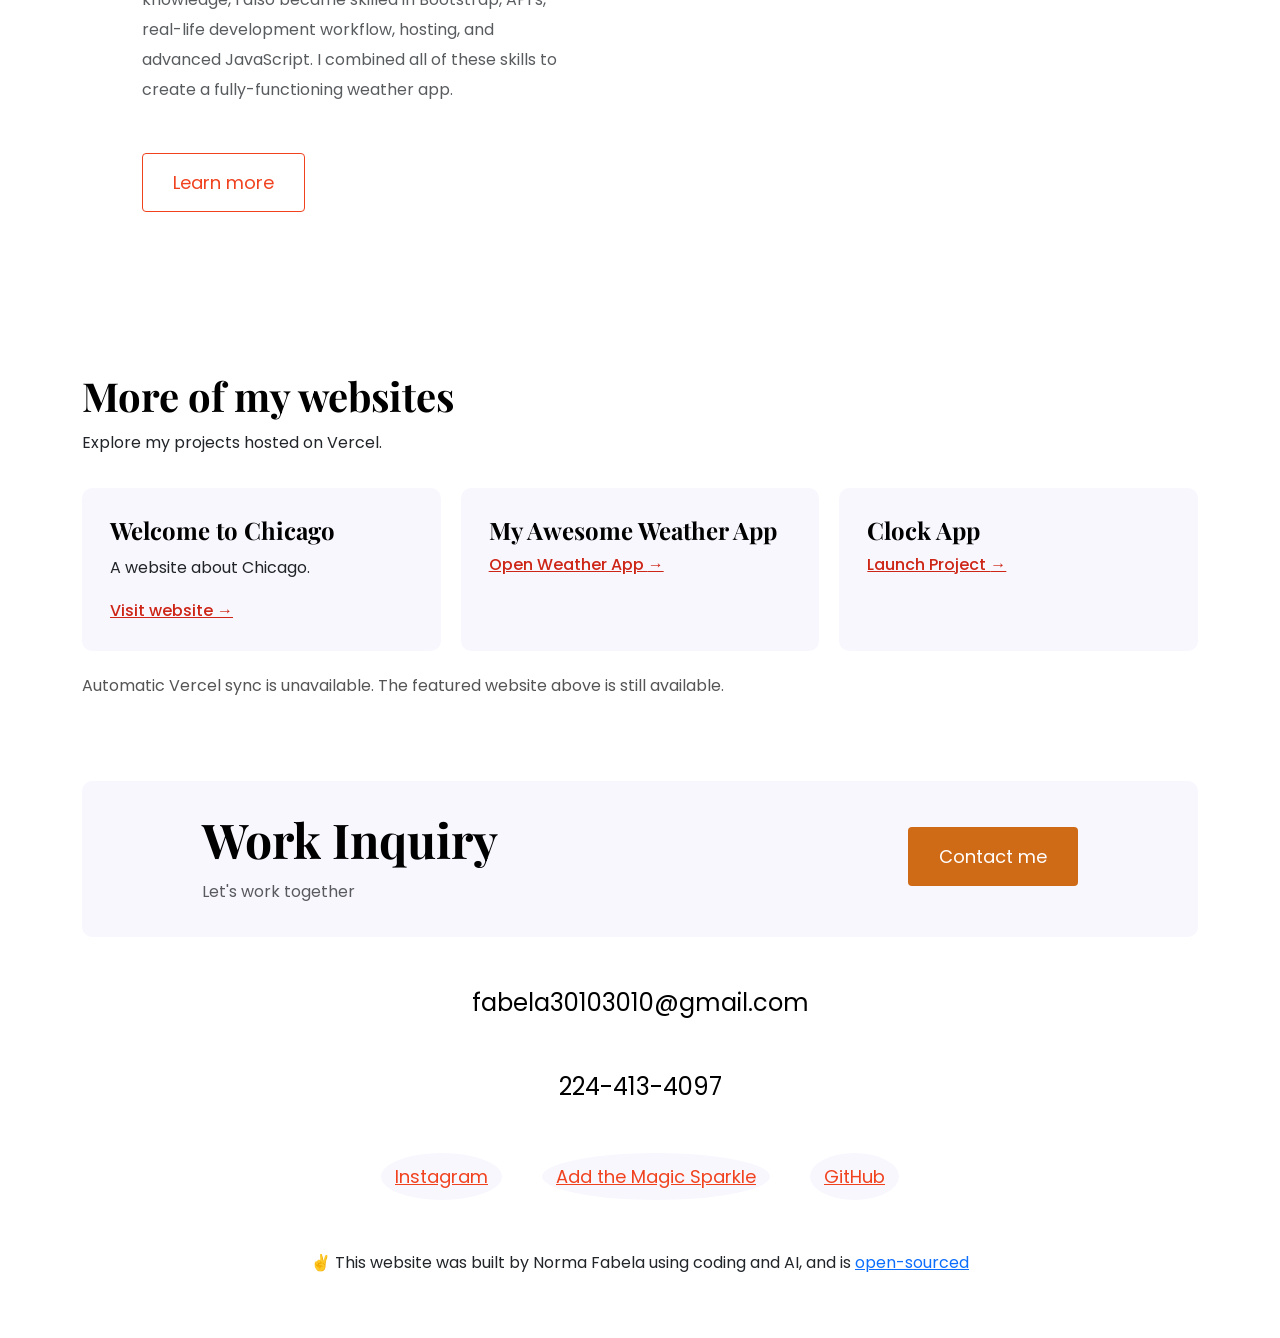
==== commit 17fdf6a6: "update index.html" ====
--- a/index.html
+++ b/index.html
@@ -21,13 +21,12 @@
   <body>
     <div class="container">
       <nav class="d-flex justify-content-between" aria-label="Main navigation">
-        <a href="index.html" class="logo-text" title="Homepage"> Norma </a>
         <ul>
           <li class="active">
             <a href="index.html" title="Homepage">Home</a>
           </li>
           <li>
-            <a href="about.html" title="About Daniel">About</a>
+            <a href="about.html" title="About Norma">About</a>
           </li>
           <li>
             <a href="work.html" title="Projects">Projects</a>
@@ -36,7 +35,7 @@
             <a href="shop.html" title="Shop apps and digital creations">Shop</a>
           </li>
           <li>
-            <a href="contact.html" title="Contact Daniel">Contact</a>
+            <a href="contact.html" title="Contact Norma">Contact</a>
           </li>
         </ul>
       </nav>
@@ -178,7 +177,7 @@
           <a
             href="contact.html"
             class="btn btn-branding btn-contact mt-3"
-            title="Contact Daniel"
+            title="Contact Norma"
           >
             Contact me
           </a>
@@ -188,7 +187,7 @@
         <a
           href="mailto:fabela30103010@gmail.com"
           class="email-link"
-          title="Email Daniel Hernandez"
+          title="Email Norma Fabela"
         >
           fabela30103010@gmail.com
         </a>
@@ -197,7 +196,7 @@
         <a
           href="tel:+12244134097"
           class="email-link"
-          title="Call Daniel Hernandez"
+          title="Call Norma Fabela"
         >
           224-413-4097
         </a>
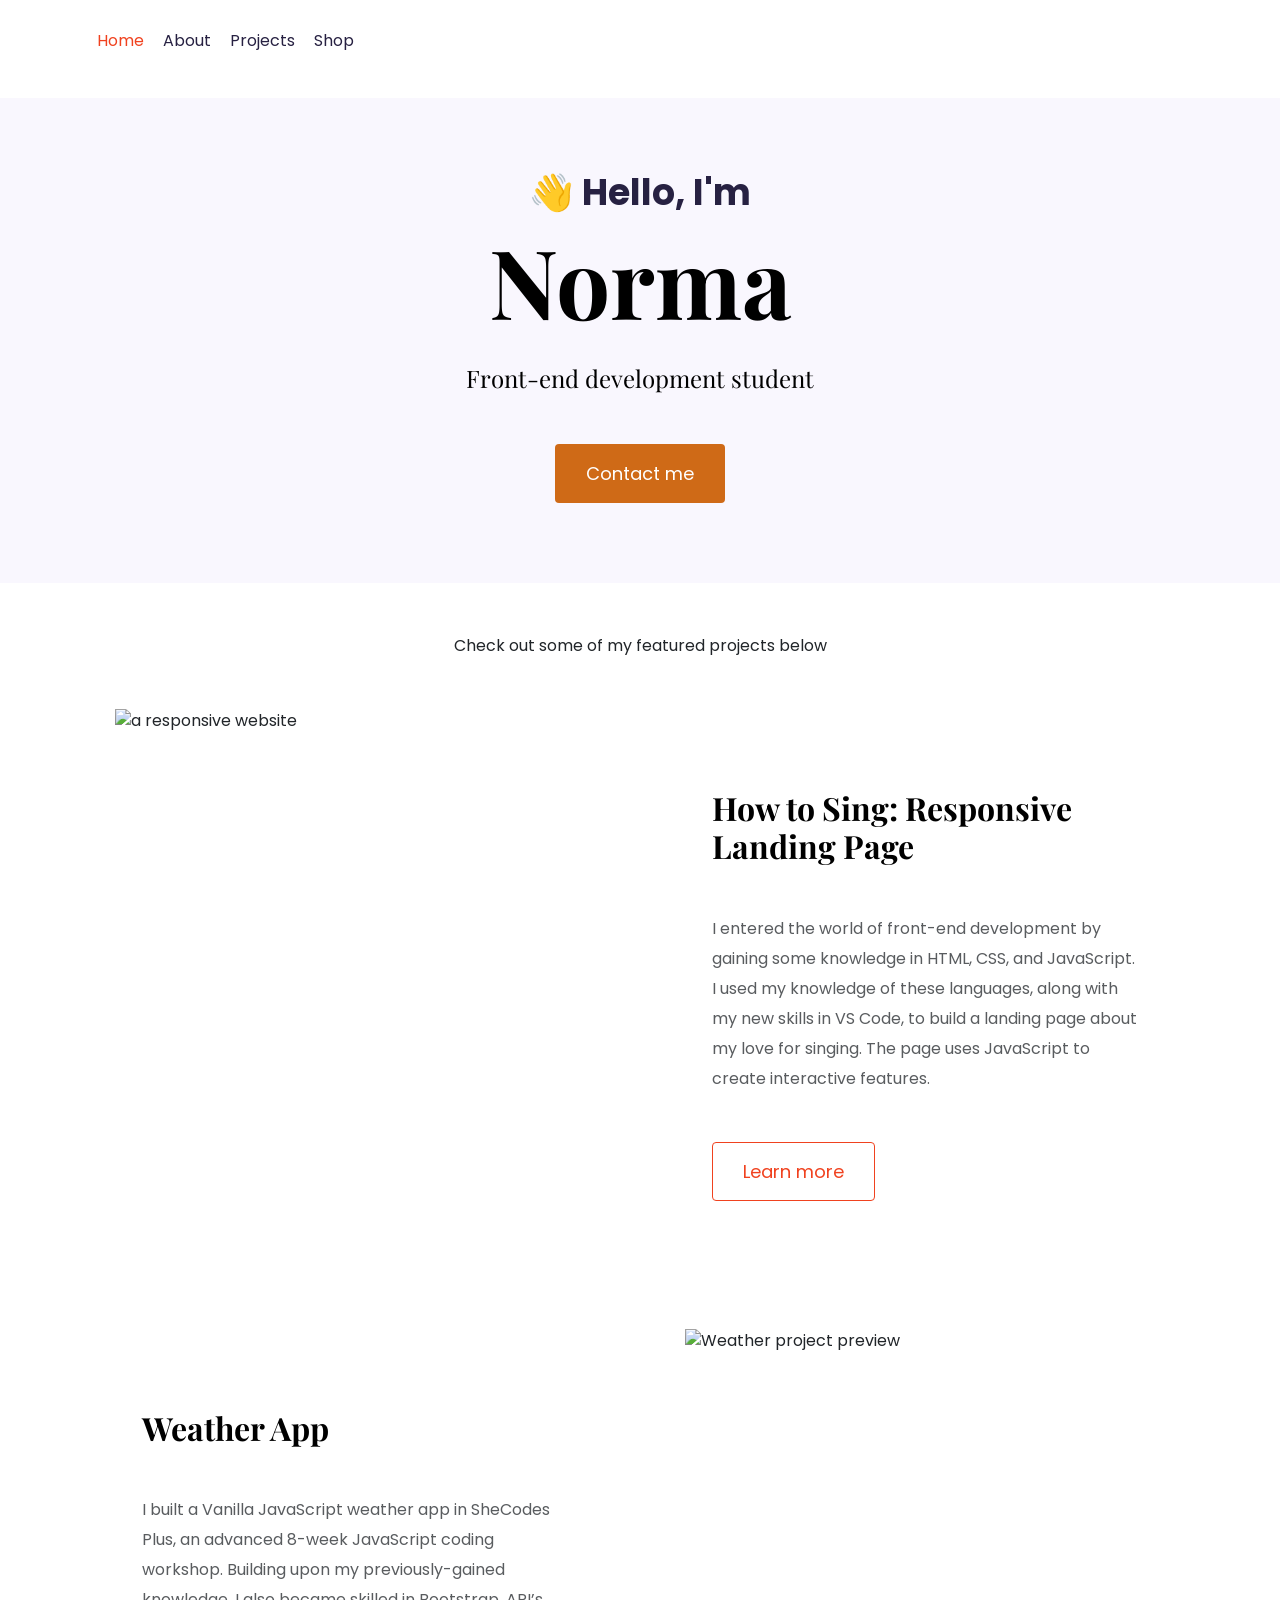
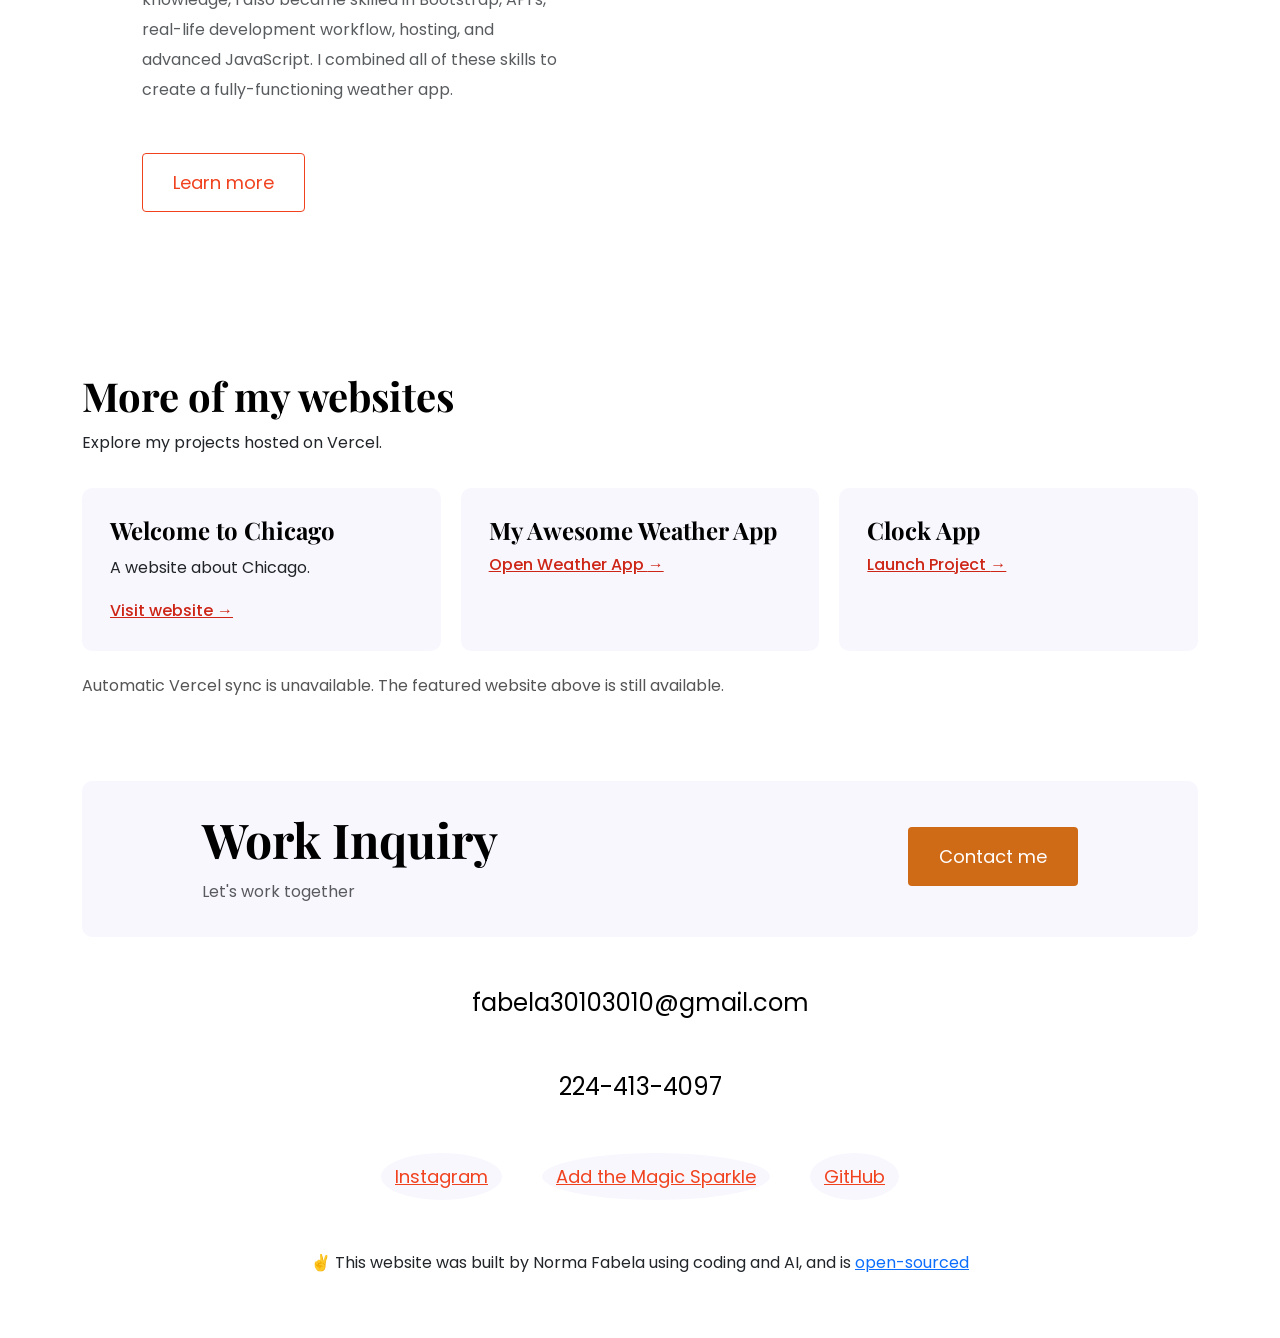
==== commit a980fee4: "update index,html" ====
--- a/index.html
+++ b/index.html
@@ -34,9 +34,6 @@
           <li>
             <a href="shop.html" title="Shop apps and digital creations">Shop</a>
           </li>
-          <li>
-            <a href="contact.html" title="Contact Norma">Contact</a>
-          </li>
         </ul>
       </nav>
       <div class="translation-menu">
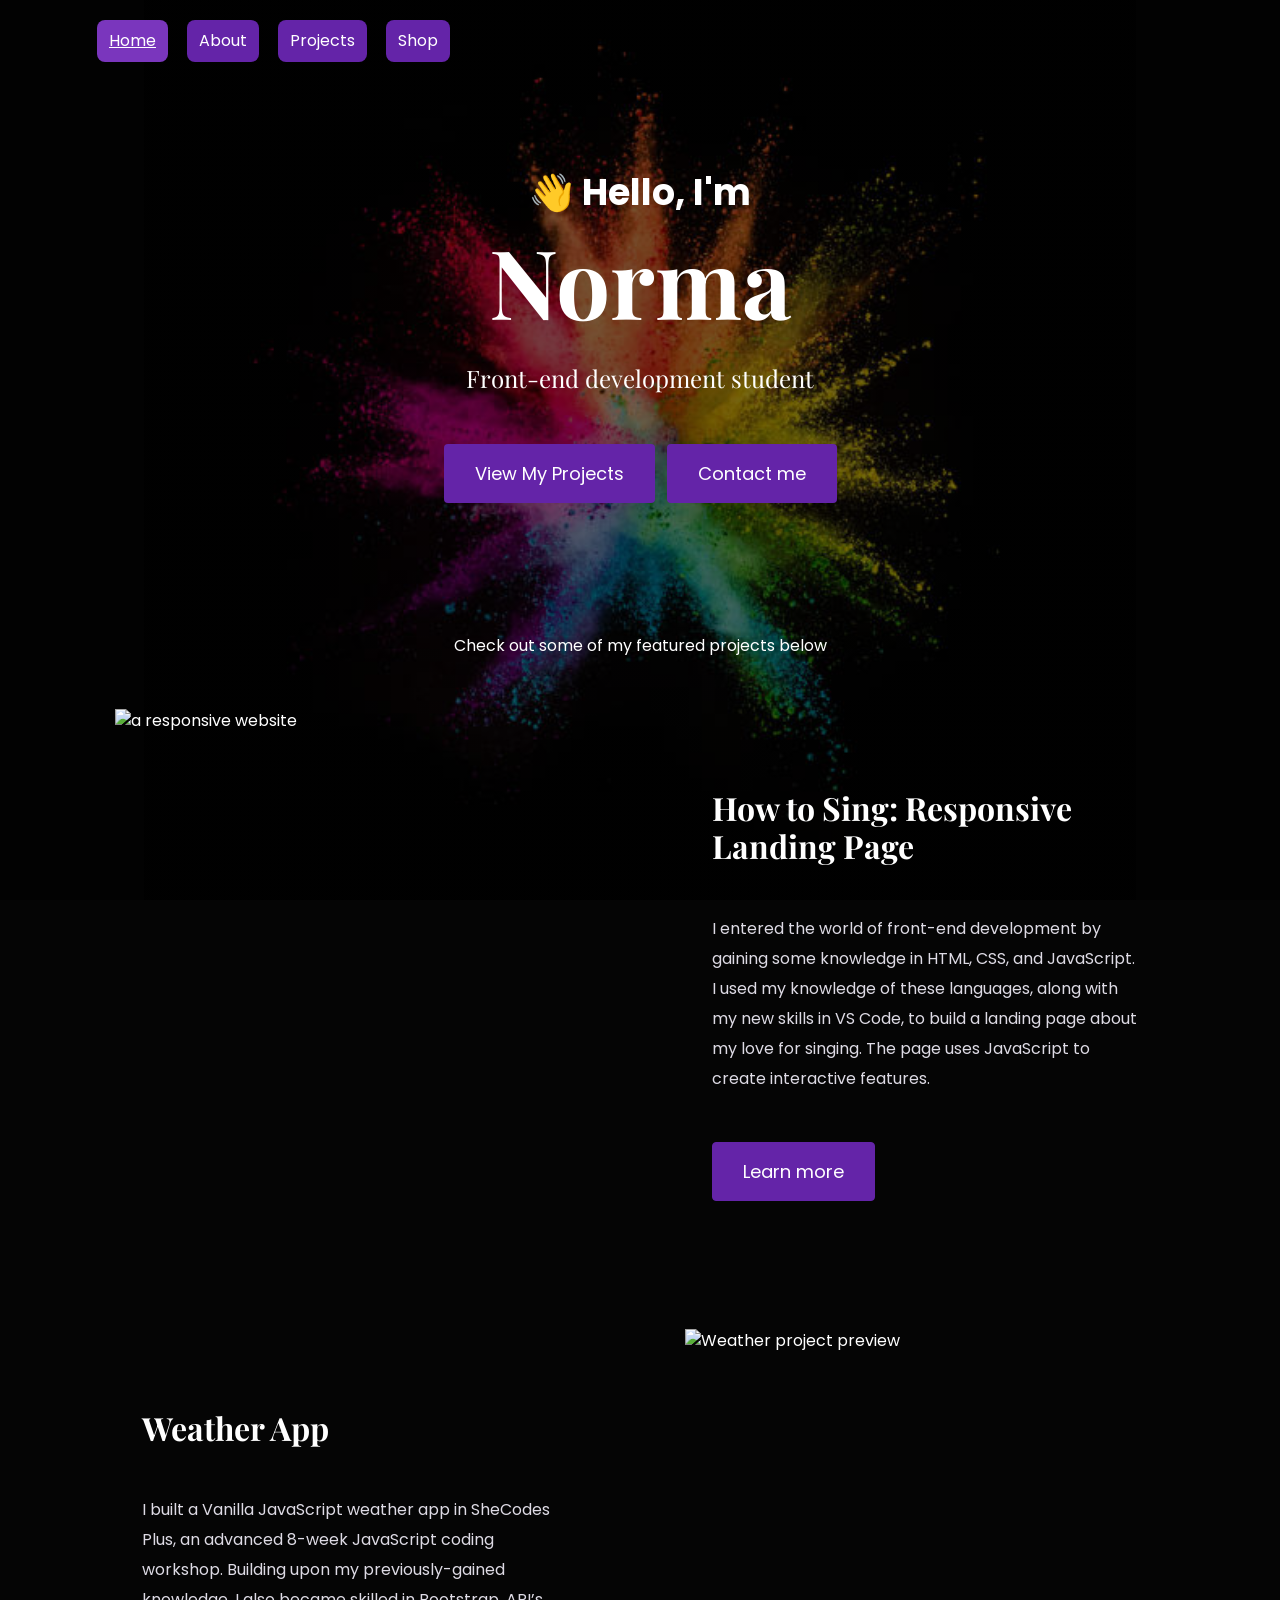
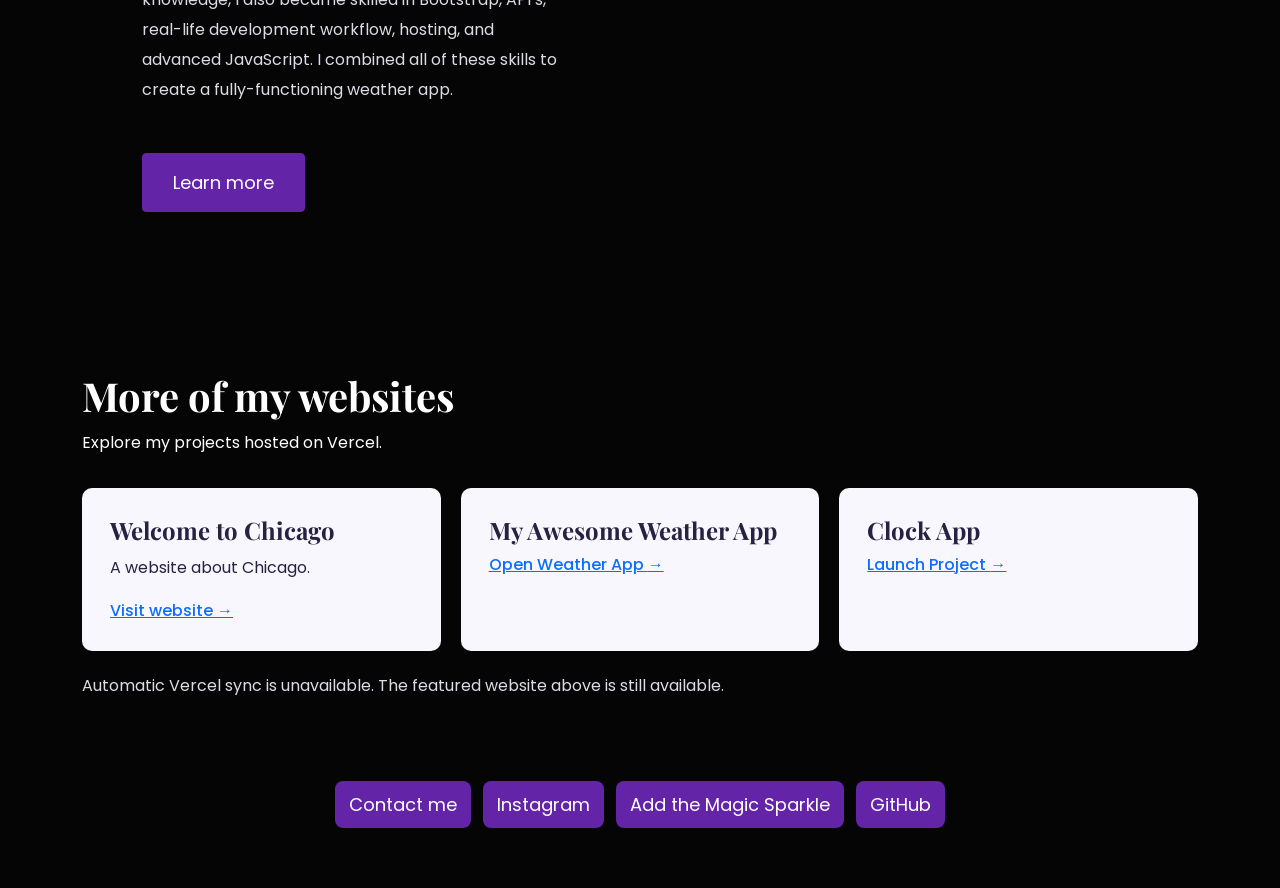
==== commit 8d6d7161: "uodate index.html" ====
--- a/index.html
+++ b/index.html
@@ -44,9 +44,10 @@
       <p>👋 Hello, I'm</p>
       <h1>Norma</h1>
       <h2 class="mb-5">Front-end development student</h2>
-      <div>
+      <div class="hero-actions">
+        <a href="work.html" class="btn btn-branding">View My Projects</a>
         <a
-          href="contact.html"
+          href="mailto:fabela30103010@gmail.com"
           class="btn btn-branding btn-contact"
           title="Contact me"
           >Contact me</a
@@ -164,63 +165,13 @@
         >
       </section>
     </div>
-    <footer class="container">
-      <div class="contact-box justify-content-between mb-5 d-none d-md-flex">
-        <div>
-          <h3>Work Inquiry</h3>
-          <p class="text-muted">Let's work together</p>
-        </div>
-        <div>
-          <a
-            href="contact.html"
-            class="btn btn-branding btn-contact mt-3"
-            title="Contact Norma"
-          >
-            Contact me
-          </a>
-        </div>
-      </div>
-      <div class="d-flex justify-content-center mb-5">
-        <a
-          href="mailto:fabela30103010@gmail.com"
-          class="email-link"
-          title="Email Norma Fabela"
-        >
-          fabela30103010@gmail.com
-        </a>
-      </div>
-      <div class="d-flex justify-content-center mb-5">
-        <a
-          href="tel:+12244134097"
-          class="email-link"
-          title="Call Norma Fabela"
-        >
-          224-413-4097
-        </a>
-      </div>
-      <div class="social-links d-flex justify-content-center">
+    <footer class="container site-footer">
+      <div class="social-links">
+        <a href="mailto:fabela30103010@gmail.com">Contact me</a>
         <a href="https://www.instagram.com/cuty3010000/" target="_blank" rel="noopener noreferrer">Instagram</a>
         <a href="https://www.instagram.com/add_the_magic_sparkle_/" target="_blank" rel="noopener noreferrer">Add the Magic Sparkle</a>
-        <a
-          href="https://github.com/fabelanorma3010"
-          target="_blank"
-          rel="noopener noreferrer"
-          title="GitHub Profile"
-        >
-          GitHub
-        </a>
+        <a href="https://github.com/fabelanorma3010" target="_blank" rel="noopener noreferrer">GitHub</a>
       </div>
-      <p class="text-center mt-5">
-        ✌️ This website was built by Norma Fabela using coding and AI, and
-        is
-        <a
-          href="https://github.com/fabelanorma3010"
-          target="_blank"
-          rel="noopener noreferrer"
-        >
-          open-sourced
-        </a>
-      </p>
     </footer>
     <script src="js/vercel-projects.js" defer></script>
     <script>
--- a/css/styles.css
+++ b/css/styles.css
@@ -1,5 +1,6 @@
 :root {
-  --branding-color: #f0421f;
+  --branding-color: #6424a8;
+  --branding-hover-color: #7a36bd;
   --secondary-color: #f9f7fe;
   --heading-font-family: "Playfair Display", serif;
   --default-font-family: "Poppins", sans-serif;
@@ -7,6 +8,31 @@
 
 body {
   font-family: var(--default-font-family);
+  min-height: 100vh;
+  isolation: isolate;
+  color: #fff;
+  background: #050505;
+  --muted-text-color: #dedbe5;
+}
+
+body::before {
+  content: "";
+  position: fixed;
+  inset: 0;
+  z-index: -1;
+  background: linear-gradient(rgb(0 0 0 / 54%), rgb(0 0 0 / 54%)),
+    url("../images/site-background.jpg") center / contain no-repeat;
+}
+
+.vercel-project-card,
+.shop-card,
+footer .contact-box {
+  color: #272142;
+  --muted-text-color: #555;
+}
+
+.text-muted {
+  color: var(--muted-text-color) !important;
 }
 
 h1,
@@ -15,7 +41,7 @@
 h4,
 h5,
 h6 {
-  color: black;
+  color: inherit;
   font-family: var(--heading-font-family);
   font-weight: bold;
 }
@@ -40,7 +66,6 @@
 }
 
 .hero {
-  background: var(--secondary-color);
   text-align: center;
   padding: 80px 20px;
 }
@@ -49,7 +74,7 @@
   font-size: 36px;
   font-weight: bold;
   margin: 0;
-  color: #272142;
+  color: inherit;
 }
 
 .hero h2 {
@@ -59,6 +84,44 @@
   font-size: 24px;
 }
 
+.hero-actions {
+  display: flex;
+  flex-wrap: wrap;
+  justify-content: center;
+  gap: 12px;
+}
+
+.featured-projects {
+  display: grid;
+  grid-template-columns: repeat(2, minmax(0, 1fr));
+  gap: 24px;
+}
+
+.featured-projects .vercel-project-card {
+  display: flex;
+  flex-direction: column;
+  align-items: flex-start;
+}
+
+.featured-projects .btn-branding-outline {
+  margin-top: auto;
+}
+
+.project-card-preview {
+  display: block;
+  width: 100%;
+  aspect-ratio: 8 / 5;
+  object-fit: cover;
+  border-radius: 6px;
+  margin-bottom: 16px;
+}
+
+@media (max-width: 767px) {
+  .featured-projects {
+    grid-template-columns: minmax(0, 1fr);
+  }
+}
+
 .content-container {
   padding: 60px 20px;
 }
@@ -98,21 +161,15 @@
   padding: 15px 30px;
 }
 
-.btn-branding:hover {
-  color: white;
-}
-
-.btn-contact {
-  background: #cf6a17;
-}
-
-.btn-contact:hover {
-  color: white;
-  background: #f57411;
+.btn-branding:hover,
+.btn-branding:focus-visible {
+  color: #fff;
+  background: var(--branding-hover-color);
 }
 
 .btn-branding-outline {
-  color: var(--branding-color);
+  background: var(--branding-color);
+  color: #fff;
   border: 1px solid var(--branding-color);
   border-radius: 4px;
   font-size: 18px;
@@ -121,9 +178,10 @@
   padding: 15px 30px;
 }
 
-.btn-branding-outline:hover {
-  background: var(--branding-color);
-  color: white;
+.btn-branding-outline:hover,
+.btn-branding-outline:focus-visible {
+  background: var(--branding-hover-color);
+  color: #fff;
 }
 
 .project-description {
@@ -169,13 +227,12 @@
 }
 
 .vercel-project-card a {
-  color: #cd2516;
   font-weight: 500;
 }
 
 .vercel-project-status {
   margin-top: 20px;
-  color: #555;
+  color: var(--muted-text-color);
 }
 
 .shop-intro {
@@ -191,7 +248,7 @@
 .shop-intro p {
   max-width: 680px;
   margin: 0 auto;
-  color: #555;
+  color: var(--muted-text-color);
 }
 
 .shop-grid {
@@ -264,18 +321,32 @@
 }
 
 nav a {
-  text-decoration: none;
-  color: #272142;
+  display: inline-block;
+  padding: 0 12px;
+  border-radius: 8px;
+  background: var(--branding-color);
+  text-decoration: none;
+  color: #fff;
   transition: all 100ms ease-in-out;
 }
 
 nav a:hover,
+nav a:focus-visible,
 nav li.active a {
-  color: var(--branding-color);
+  background: var(--branding-hover-color);
+  color: #fff;
+  text-decoration: underline;
 }
 
 footer {
   margin: 60px 0;
+}
+
+.site-footer .social-links {
+  display: flex;
+  flex-wrap: wrap;
+  justify-content: center;
+  gap: 12px;
 }
 
 footer .contact-box {
@@ -290,27 +361,29 @@
 
 footer .email-link {
   text-decoration: none;
-  color: black;
-  font-size: 24px;
-}
-
-footer .email-link:hover {
-  color: var(--branding-color);
+  color: #fff;
+  font-size: 24px;
+}
+
+footer .email-link:hover,
+footer p a {
+  color: #ffd0ba;
 }
 
 footer .social-links a {
-  margin: 0 20px;
-  color: var(--branding-color);
-  background: var(--secondary-color);
+  color: #fff;
+  background: var(--branding-color);
   padding: 10px 14px;
-  border-radius: 50%;
+  border-radius: 8px;
   font-size: 18px;
+  text-decoration: none;
   transition: all 100ms ease-in-out;
 }
 
-footer .social-links a:hover {
-  color: rgb(204, 38, 38);
-  background: var(--branding-color);
+footer .social-links a:hover,
+footer .social-links a:focus-visible {
+  color: #fff;
+  background: var(--branding-hover-color);
 }
 
 @media (max-width: 900px) {
